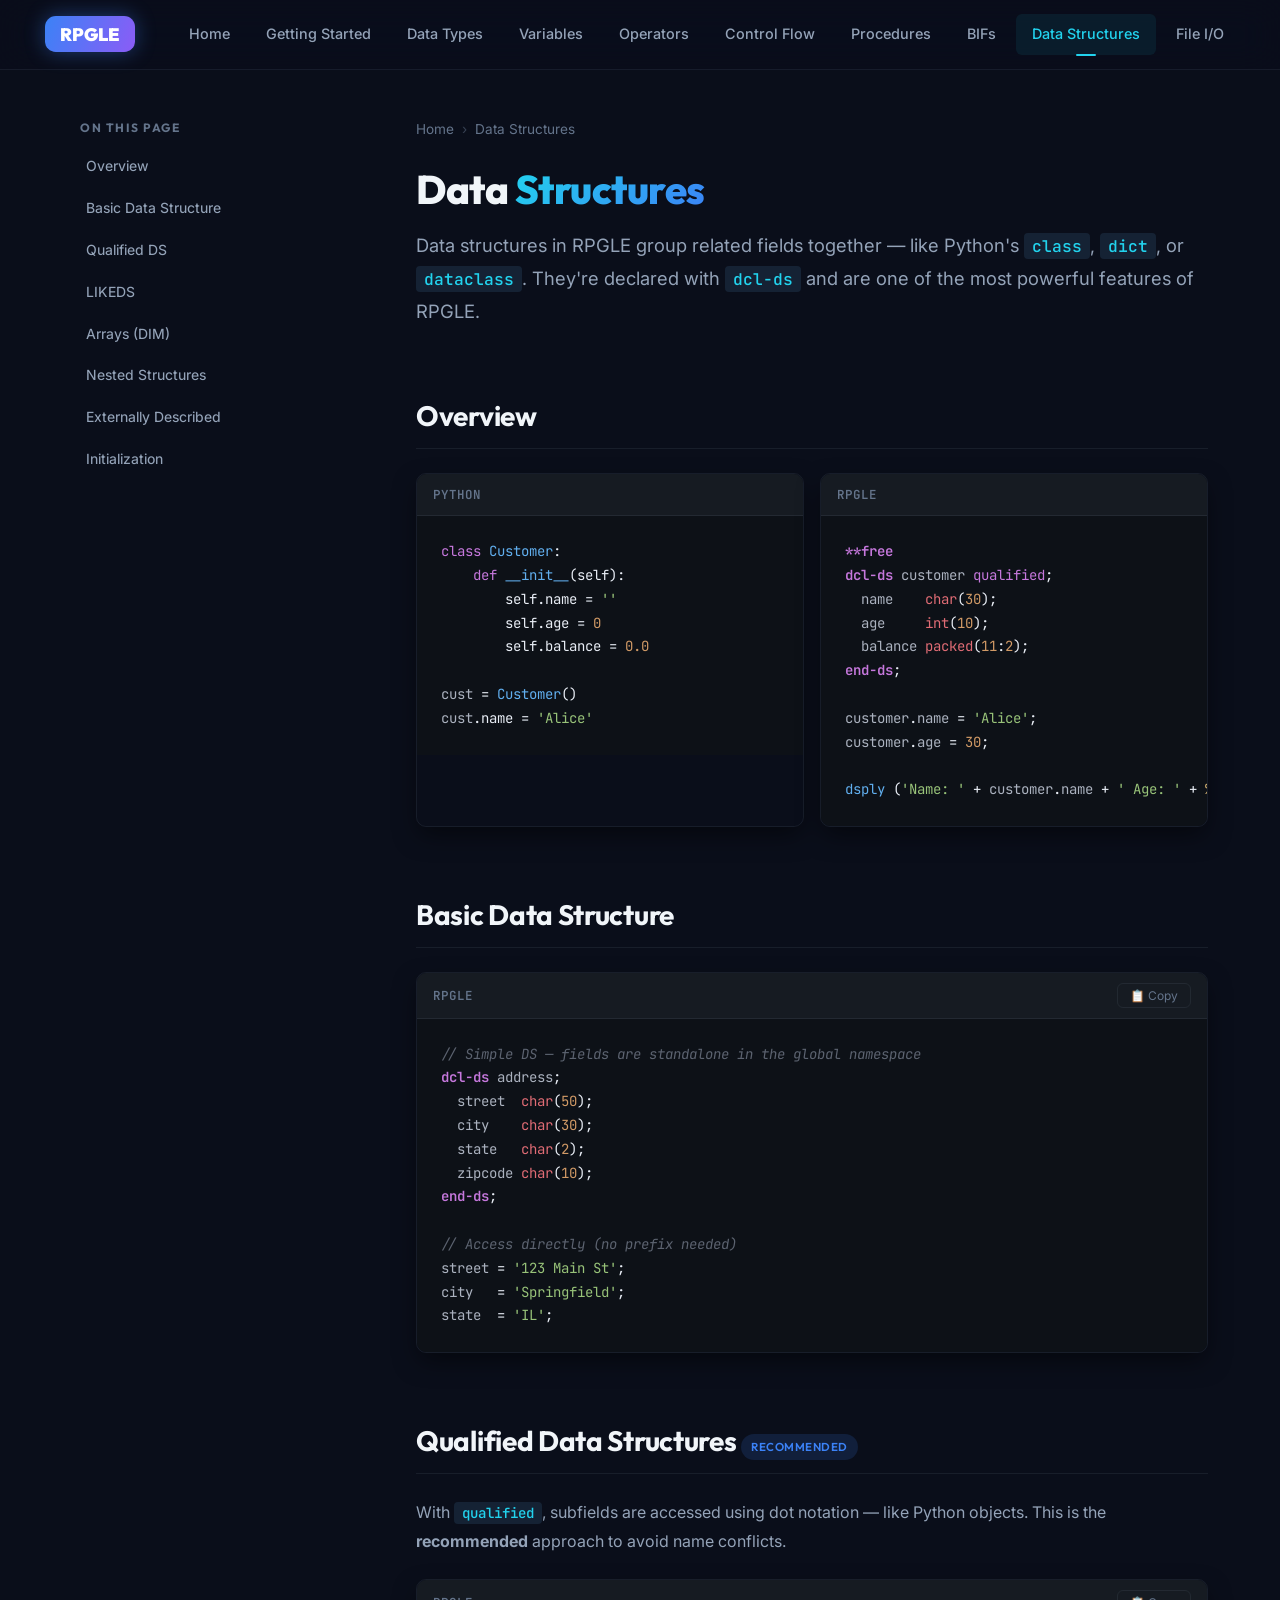
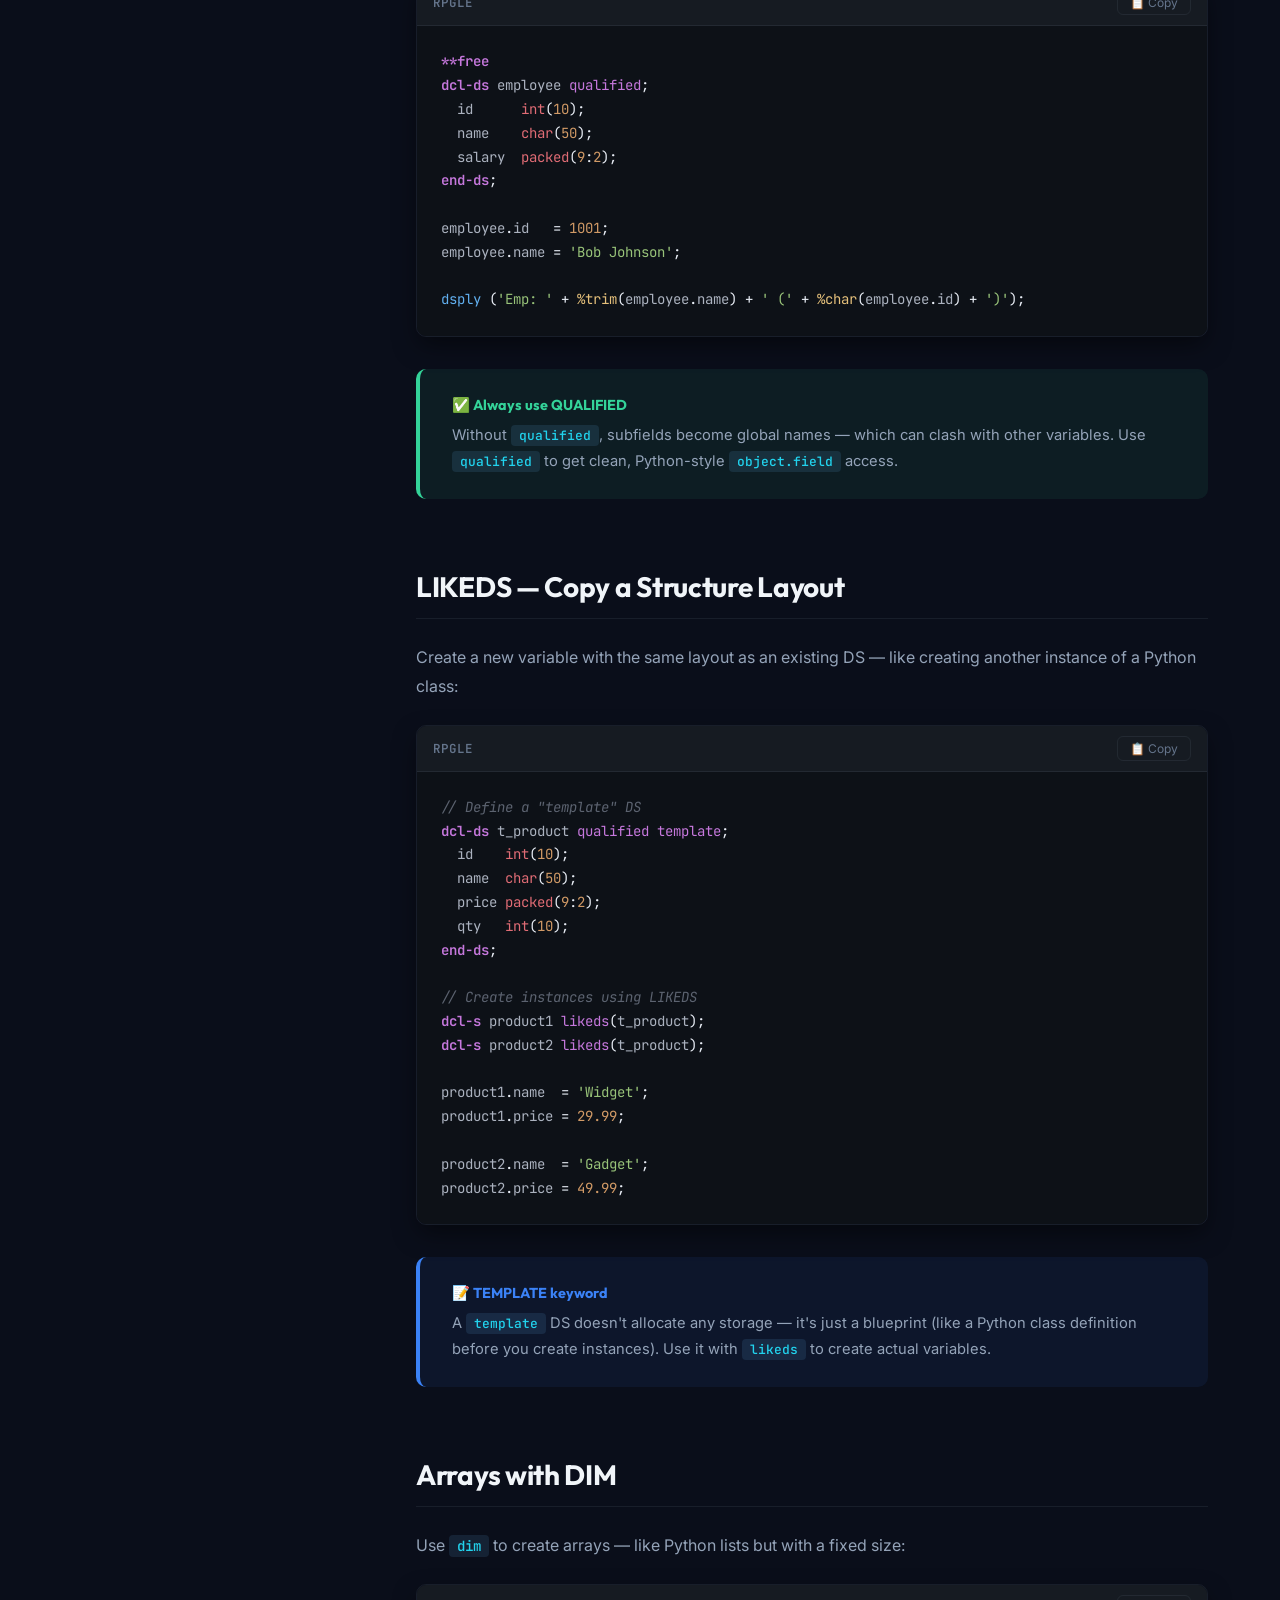
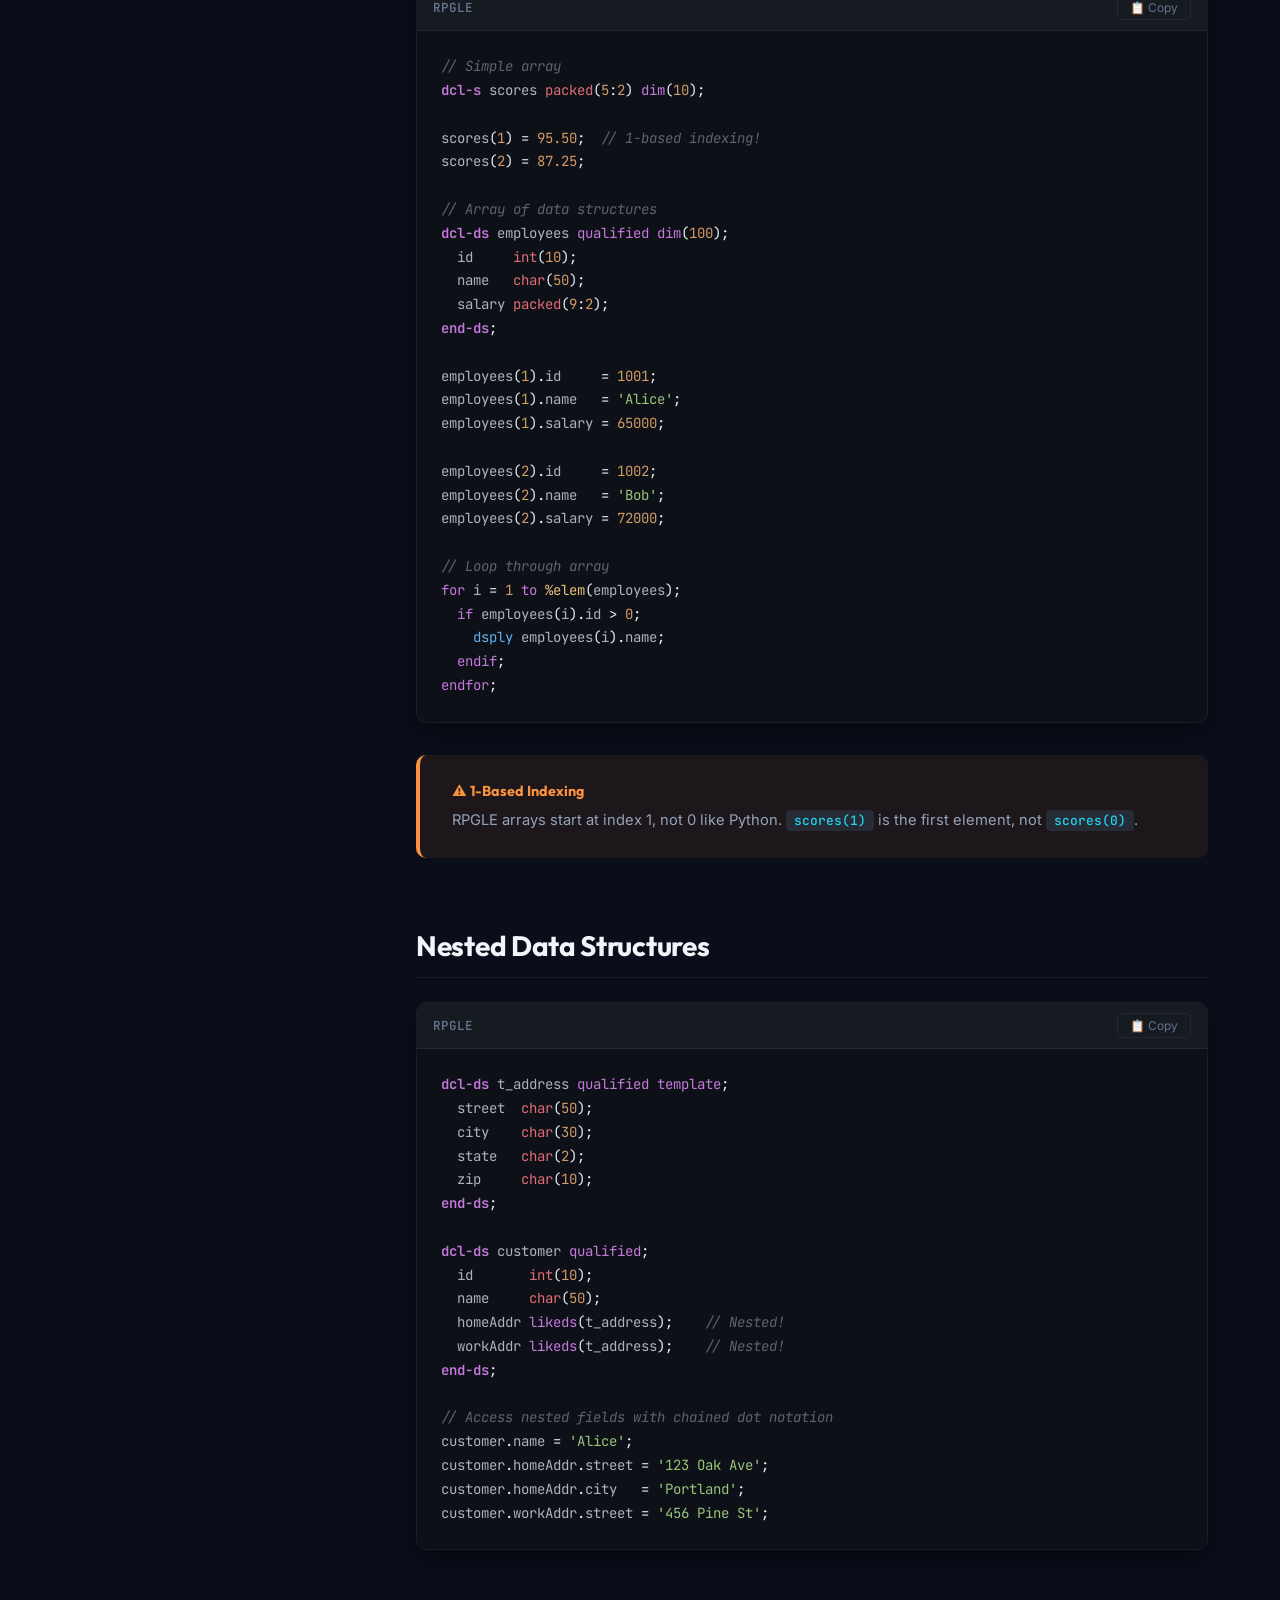
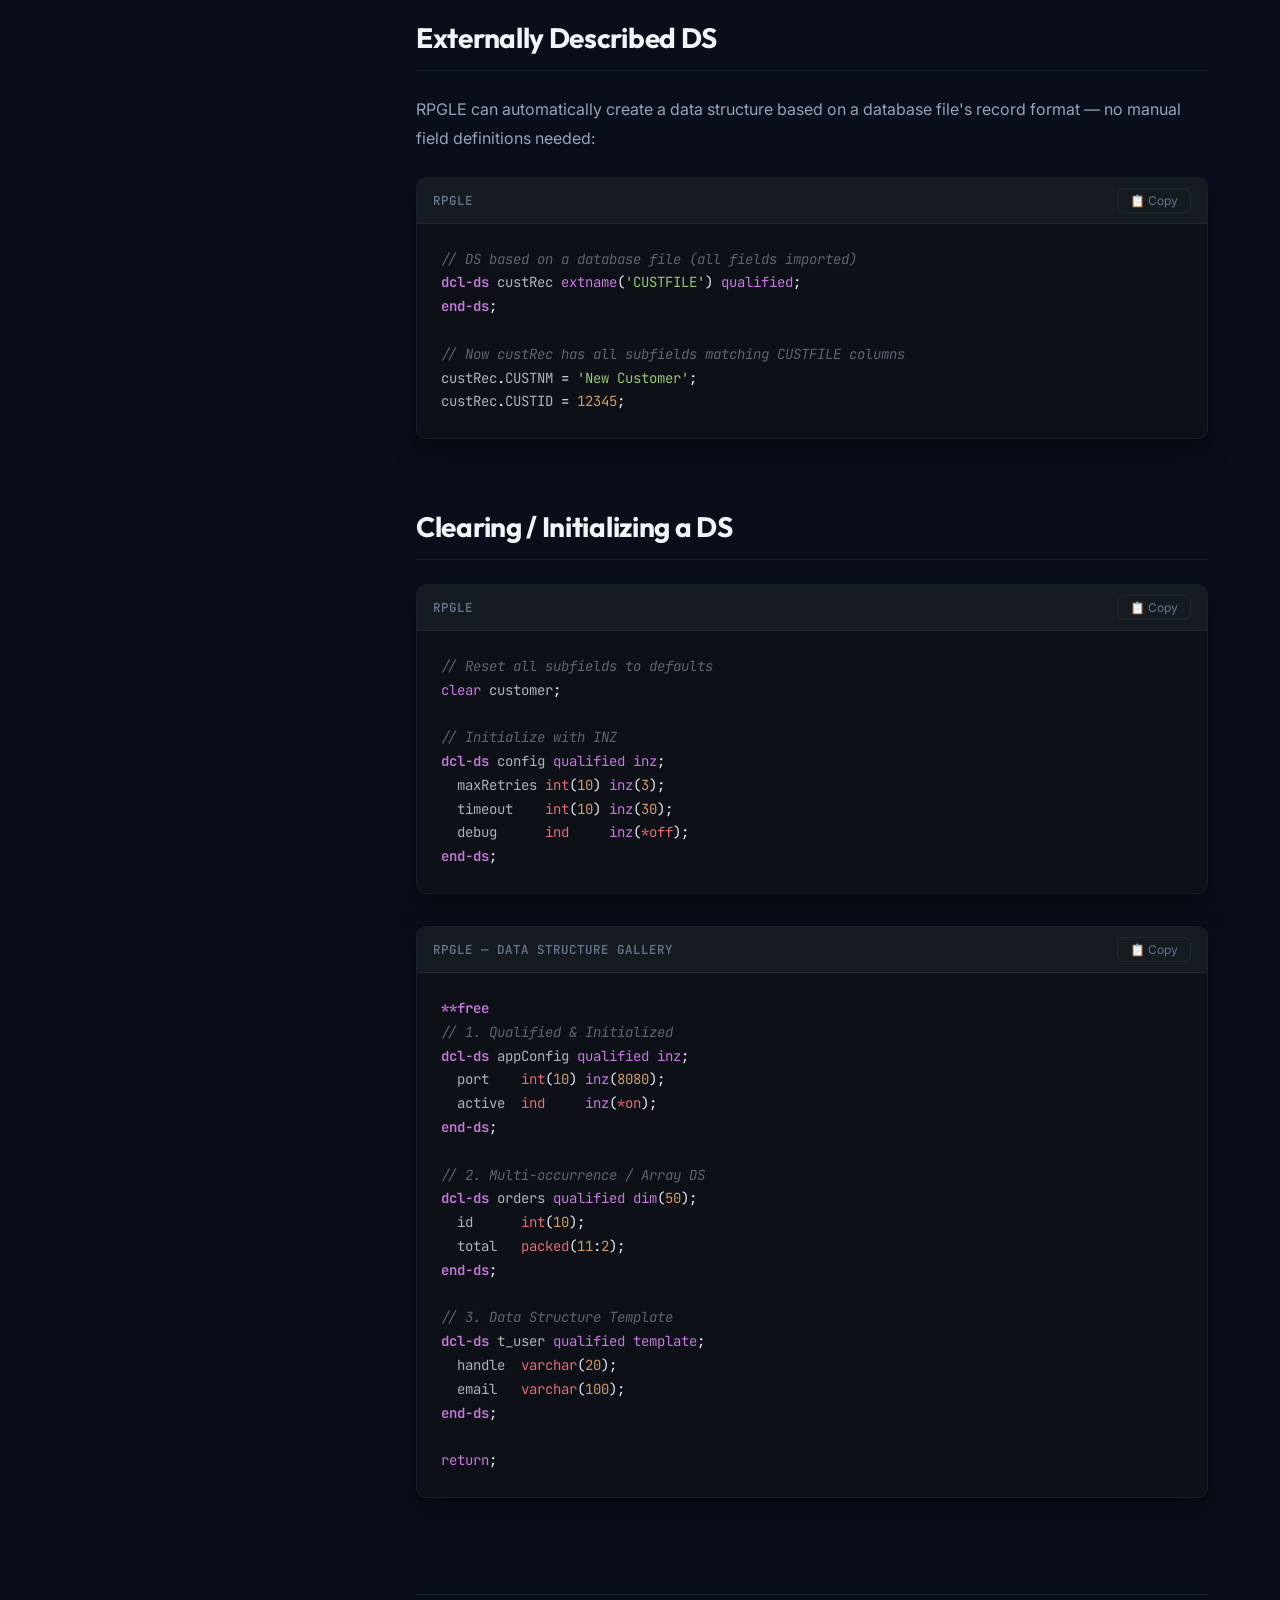
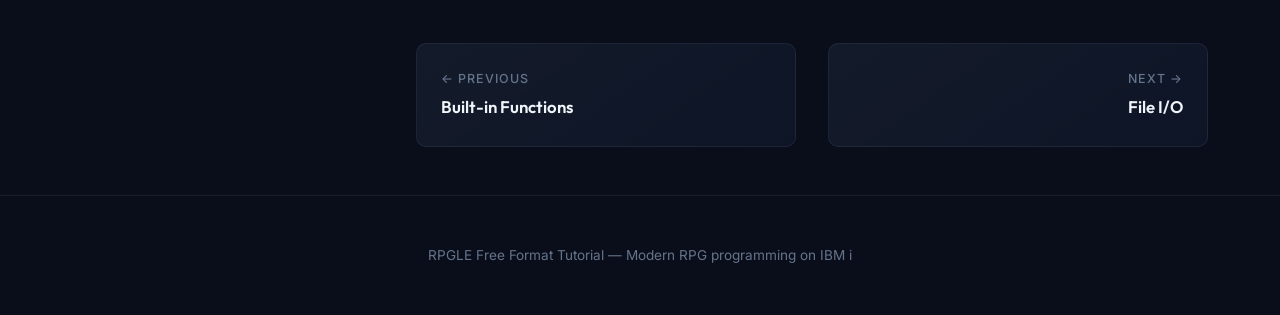
==== pages/data-structures.html @ e17cb0f4 "Initial commit: RPGLE Free Format Documentation" ====
<!DOCTYPE html>
<html lang="en">

<head>
    <meta charset="UTF-8">
    <meta name="viewport" content="width=device-width, initial-scale=1.0">
    <meta name="description"
        content="RPGLE Data Structures: DCL-DS, qualified, LIKEDS, DIM arrays, nested structures, and externally described data structures.">
    <title>Data Structures — RPGLE Free Format Tutorial</title>
    <link rel="stylesheet" href="../css/style.css">
</head>

<body>
    <header class="site-header">
        <div class="header-inner">
            <a href="../index.html" class="logo">
                <div class="logo-icon">
                    <svg viewBox="0 0 100 40" fill="none" xmlns="http://www.w3.org/2000/svg">
                        <rect width="100" height="40" rx="12" fill="url(#logo_grad)" />
                        <text x="50%" y="58%" text-anchor="middle" dominant-baseline="middle" fill="white"
                            font-family="Outfit, sans-serif" font-weight="900" font-size="20">RPGLE</text>
                        <defs>
                            <linearGradient id="logo_grad" x1="0" y1="0" x2="100" y2="40"
                                gradientUnits="userSpaceOnUse">
                                <stop stop-color="#3b82f6" />
                                <stop offset="1" stop-color="#8b5cf6" />
                            </linearGradient>
                        </defs>
                    </svg>
                </div>
            </a>
            <nav>
                <ul class="nav-links">
                    <li><a href="../index.html">Home</a></li>
                    <li><a href="getting-started.html">Getting Started</a></li>
                    <li><a href="data-types.html">Data Types</a></li>
                    <li><a href="variables.html">Variables</a></li>
                    <li><a href="operators.html">Operators</a></li>
                    <li><a href="control-structures.html">Control Flow</a></li>
                    <li><a href="procedures.html">Procedures</a></li>
                    <li><a href="built-in-functions.html">BIFs</a></li>
                    <li><a href="data-structures.html" class="active">Data Structures</a></li>
                    <li><a href="file-operations.html">File I/O</a></li>
                </ul>
            </nav>
            <button class="menu-toggle" aria-label="Toggle menu">☰</button>
        </div>
    </header>

    <main class="main-wrapper">
        <div class="page-layout">
            <aside class="sidebar">
                <div class="sidebar-section">
                    <div class="sidebar-title">On This Page</div>
                    <ul class="sidebar-links">
                        <li><a href="#overview">Overview</a></li>
                        <li><a href="#basic-ds">Basic Data Structure</a></li>
                        <li><a href="#qualified">Qualified DS</a></li>
                        <li><a href="#likeds">LIKEDS</a></li>
                        <li><a href="#dim">Arrays (DIM)</a></li>
                        <li><a href="#nested">Nested Structures</a></li>
                        <li><a href="#extname">Externally Described</a></li>
                        <li><a href="#inz">Initialization</a></li>
                    </ul>
                </div>
            </aside>

            <article class="content">
                <div class="breadcrumb"><a href="../index.html">Home</a><span class="sep">›</span><span>Data
                        Structures</span></div>
                <h1>Data <span class="gradient-text">Structures</span></h1>
                <p class="lead">Data structures in RPGLE group related fields together — like Python's
                    <code>class</code>, <code>dict</code>, or <code>dataclass</code>. They're declared with
                    <code>dcl-ds</code> and are one of the most powerful features of RPGLE.
                </p>

                <h2 id="overview">Overview</h2>
                <div class="comparison-wrapper fade-in">
                    <div class="code-block">
                        <div class="code-header"><span class="code-lang">Python</span></div>
                        <div class="code-content">
                            <pre><span class="kw">class</span> <span class="fn">Customer</span>:
    <span class="kw">def</span> <span class="fn">__init__</span>(self):
        self.name = <span class="st">''</span>
        self.age = <span class="nm">0</span>
        self.balance = <span class="nm">0.0</span>

<span class="id">cust</span> = <span class="fn">Customer</span>()
<span class="id">cust</span>.name = <span class="st">'Alice'</span></pre>
                        </div>
                    </div>
                    <div class="code-block">
                        <div class="code-header"><span class="code-lang">RPGLE</span></div>
                        <div class="code-content">
                            <pre><span class="dc">**free</span>
<span class="dc">dcl-ds</span> <span class="id host">customer</span> <span class="kw host">qualified</span>;
  <span class="id">name</span>    <span class="dt host">char</span>(<span class="nm">30</span>);
  <span class="id">age</span>     <span class="dt host">int</span>(<span class="nm">10</span>);
  <span class="id">balance</span> <span class="dt host">packed</span>(<span class="nm">11</span>:<span class="nm">2</span>);
<span class="dc">end-ds</span>;

<span class="id">customer</span>.<span class="id">name</span> = <span class="st host">'Alice'</span>;
<span class="id host">customer</span>.<span class="id">age</span> = <span class="nm">30</span>;

<span class="fn">dsply</span> (<span class="st host">'Name: '</span> + <span class="id">customer</span>.<span class="id">name</span> + <span class="st host">' Age: '</span> + <span class="bi host">%char</span>(<span class="id">customer</span>.<span class="id">age</span>));</pre>
                        </div>
                    </div>
                </div>

                <h2 id="basic-ds">Basic Data Structure</h2>
                <div class="code-block">
                    <div class="code-header"><span class="code-lang">RPGLE</span><button class="copy-btn">📋
                            Copy</button></div>
                    <div class="code-content">
                        <pre><span class="cm">// Simple DS — fields are standalone in the global namespace</span>
<span class="dc">dcl-ds</span> <span class="id">address</span>;
  <span class="id">street</span>  <span class="dt">char</span>(<span class="nm">50</span>);
  <span class="id">city</span>    <span class="dt">char</span>(<span class="nm">30</span>);
  <span class="id">state</span>   <span class="dt">char</span>(<span class="nm">2</span>);
  <span class="id">zipcode</span> <span class="dt">char</span>(<span class="nm">10</span>);
<span class="dc">end-ds</span>;

<span class="cm">// Access directly (no prefix needed)</span>
<span class="id">street</span> = <span class="st">'123 Main St'</span>;
<span class="id">city</span>   = <span class="st">'Springfield'</span>;
<span class="id">state</span>  = <span class="st">'IL'</span>;</pre>
                    </div>
                </div>

                <h2 id="qualified">Qualified Data Structures <span class="badge badge-blue">Recommended</span></h2>
                <p>With <code>qualified</code>, subfields are accessed using dot notation — like Python objects. This is
                    the <strong>recommended</strong> approach to avoid name conflicts.</p>
                <div class="code-block">
                    <div class="code-header"><span class="code-lang">RPGLE</span><button class="copy-btn">📋
                            Copy</button></div>
                    <div class="code-content">
                        <pre><span class="dc">**free</span>
<span class="dc">dcl-ds</span> <span class="id host">employee</span> <span class="kw host">qualified</span>;
  <span class="id">id</span>      <span class="dt host">int</span>(<span class="nm">10</span>);
  <span class="id">name</span>    <span class="dt host">char</span>(<span class="nm">50</span>);
  <span class="id">salary</span>  <span class="dt host">packed</span>(<span class="nm">9</span>:<span class="nm">2</span>);
<span class="dc">end-ds</span>;

<span class="id">employee</span>.<span class="id">id</span>   = <span class="nm">1001</span>;
<span class="id">employee</span>.<span class="id host">name</span> = <span class="st host">'Bob Johnson'</span>;

<span class="fn">dsply</span> (<span class="st host">'Emp: '</span> + <span class="bi host">%trim</span>(<span class="id">employee</span>.<span class="id">name</span>) + <span class="st host host">' ('</span> + <span class="bi host">%char</span>(<span class="id host">employee</span>.<span class="id">id</span>) + <span class="st host host host">')'</span>);</pre>
                    </div>
                </div>

                <div class="info-box tip">
                    <div class="box-title">✅ Always use QUALIFIED</div>
                    <p>Without <code>qualified</code>, subfields become global names — which can clash with other
                        variables. Use <code>qualified</code> to get clean, Python-style <code>object.field</code>
                        access.</p>
                </div>

                <h2 id="likeds">LIKEDS — Copy a Structure Layout</h2>
                <p>Create a new variable with the same layout as an existing DS — like creating another instance of a
                    Python class:</p>
                <div class="code-block">
                    <div class="code-header"><span class="code-lang">RPGLE</span><button class="copy-btn">📋
                            Copy</button></div>
                    <div class="code-content">
                        <pre><span class="cm">// Define a "template" DS</span>
<span class="dc">dcl-ds</span> <span class="id">t_product</span> <span class="kw">qualified</span> <span class="kw">template</span>;
  <span class="id">id</span>    <span class="dt">int</span>(<span class="nm">10</span>);
  <span class="id">name</span>  <span class="dt">char</span>(<span class="nm">50</span>);
  <span class="id">price</span> <span class="dt">packed</span>(<span class="nm">9</span>:<span class="nm">2</span>);
  <span class="id">qty</span>   <span class="dt">int</span>(<span class="nm">10</span>);
<span class="dc">end-ds</span>;

<span class="cm">// Create instances using LIKEDS</span>
<span class="dc">dcl-s</span> <span class="id">product1</span> <span class="kw">likeds</span>(<span class="id">t_product</span>);
<span class="dc">dcl-s</span> <span class="id">product2</span> <span class="kw">likeds</span>(<span class="id">t_product</span>);

<span class="id">product1</span>.<span class="id">name</span>  = <span class="st">'Widget'</span>;
<span class="id">product1</span>.<span class="id">price</span> = <span class="nm">29.99</span>;

<span class="id">product2</span>.<span class="id">name</span>  = <span class="st">'Gadget'</span>;
<span class="id">product2</span>.<span class="id">price</span> = <span class="nm">49.99</span>;</pre>
                    </div>
                </div>

                <div class="info-box note">
                    <div class="box-title">📝 TEMPLATE keyword</div>
                    <p>A <code>template</code> DS doesn't allocate any storage — it's just a blueprint (like a Python
                        class definition before you create instances). Use it with <code>likeds</code> to create actual
                        variables.</p>
                </div>

                <h2 id="dim">Arrays with DIM</h2>
                <p>Use <code>dim</code> to create arrays — like Python lists but with a fixed size:</p>
                <div class="code-block">
                    <div class="code-header"><span class="code-lang">RPGLE</span><button class="copy-btn">📋
                            Copy</button></div>
                    <div class="code-content">
                        <pre><span class="cm">// Simple array</span>
<span class="dc">dcl-s</span> <span class="id">scores</span> <span class="dt">packed</span>(<span class="nm">5</span>:<span class="nm">2</span>) <span class="kw">dim</span>(<span class="nm">10</span>);

<span class="id">scores</span>(<span class="nm">1</span>) = <span class="nm">95.50</span>;  <span class="cm">// 1-based indexing!</span>
<span class="id">scores</span>(<span class="nm">2</span>) = <span class="nm">87.25</span>;

<span class="cm">// Array of data structures</span>
<span class="dc">dcl-ds</span> <span class="id">employees</span> <span class="kw">qualified</span> <span class="kw">dim</span>(<span class="nm">100</span>);
  <span class="id">id</span>     <span class="dt">int</span>(<span class="nm">10</span>);
  <span class="id">name</span>   <span class="dt">char</span>(<span class="nm">50</span>);
  <span class="id">salary</span> <span class="dt">packed</span>(<span class="nm">9</span>:<span class="nm">2</span>);
<span class="dc">end-ds</span>;

<span class="id">employees</span>(<span class="nm">1</span>).<span class="id">id</span>     = <span class="nm">1001</span>;
<span class="id">employees</span>(<span class="nm">1</span>).<span class="id">name</span>   = <span class="st">'Alice'</span>;
<span class="id">employees</span>(<span class="nm">1</span>).<span class="id">salary</span> = <span class="nm">65000</span>;

<span class="id">employees</span>(<span class="nm">2</span>).<span class="id">id</span>     = <span class="nm">1002</span>;
<span class="id">employees</span>(<span class="nm">2</span>).<span class="id">name</span>   = <span class="st">'Bob'</span>;
<span class="id">employees</span>(<span class="nm">2</span>).<span class="id">salary</span> = <span class="nm">72000</span>;

<span class="cm">// Loop through array</span>
<span class="kw">for</span> <span class="id">i</span> = <span class="nm">1</span> <span class="kw">to</span> <span class="bi">%elem</span>(<span class="id">employees</span>);
  <span class="kw">if</span> <span class="id">employees</span>(<span class="id">i</span>).<span class="id">id</span> > <span class="nm">0</span>;
    <span class="fn">dsply</span> <span class="id">employees</span>(<span class="id">i</span>).<span class="id">name</span>;
  <span class="kw">endif</span>;
<span class="kw">endfor</span>;</pre>
                    </div>
                </div>

                <div class="info-box warning">
                    <div class="box-title">⚠️ 1-Based Indexing</div>
                    <p>RPGLE arrays start at index 1, not 0 like Python. <code>scores(1)</code> is the first element,
                        not <code>scores(0)</code>.</p>
                </div>

                <h2 id="nested">Nested Data Structures</h2>
                <div class="code-block">
                    <div class="code-header"><span class="code-lang">RPGLE</span><button class="copy-btn">📋
                            Copy</button></div>
                    <div class="code-content">
                        <pre><span class="dc">dcl-ds</span> <span class="id">t_address</span> <span class="kw">qualified</span> <span class="kw">template</span>;
  <span class="id">street</span>  <span class="dt">char</span>(<span class="nm">50</span>);
  <span class="id">city</span>    <span class="dt">char</span>(<span class="nm">30</span>);
  <span class="id">state</span>   <span class="dt">char</span>(<span class="nm">2</span>);
  <span class="id">zip</span>     <span class="dt">char</span>(<span class="nm">10</span>);
<span class="dc">end-ds</span>;

<span class="dc">dcl-ds</span> <span class="id">customer</span> <span class="kw">qualified</span>;
  <span class="id">id</span>       <span class="dt">int</span>(<span class="nm">10</span>);
  <span class="id">name</span>     <span class="dt">char</span>(<span class="nm">50</span>);
  <span class="id">homeAddr</span> <span class="kw">likeds</span>(<span class="id">t_address</span>);    <span class="cm">// Nested!</span>
  <span class="id">workAddr</span> <span class="kw">likeds</span>(<span class="id">t_address</span>);    <span class="cm">// Nested!</span>
<span class="dc">end-ds</span>;

<span class="cm">// Access nested fields with chained dot notation</span>
<span class="id">customer</span>.<span class="id">name</span> = <span class="st">'Alice'</span>;
<span class="id">customer</span>.<span class="id">homeAddr</span>.<span class="id">street</span> = <span class="st">'123 Oak Ave'</span>;
<span class="id">customer</span>.<span class="id">homeAddr</span>.<span class="id">city</span>   = <span class="st">'Portland'</span>;
<span class="id">customer</span>.<span class="id">workAddr</span>.<span class="id">street</span> = <span class="st">'456 Pine St'</span>;</pre>
                    </div>
                </div>

                <h2 id="extname">Externally Described DS</h2>
                <p>RPGLE can automatically create a data structure based on a database file's record format — no manual
                    field definitions needed:</p>
                <div class="code-block">
                    <div class="code-header"><span class="code-lang">RPGLE</span><button class="copy-btn">📋
                            Copy</button></div>
                    <div class="code-content">
                        <pre><span class="cm">// DS based on a database file (all fields imported)</span>
<span class="dc">dcl-ds</span> <span class="id">custRec</span> <span class="kw">extname</span>(<span class="st">'CUSTFILE'</span>) <span class="kw">qualified</span>;
<span class="dc">end-ds</span>;

<span class="cm">// Now custRec has all subfields matching CUSTFILE columns</span>
<span class="id">custRec</span>.<span class="id">CUSTNM</span> = <span class="st">'New Customer'</span>;
<span class="id">custRec</span>.<span class="id">CUSTID</span> = <span class="nm">12345</span>;</pre>
                    </div>
                </div>

                <h2 id="inz">Clearing / Initializing a DS</h2>
                <div class="code-block">
                    <div class="code-header"><span class="code-lang">RPGLE</span><button class="copy-btn">📋
                            Copy</button></div>
                    <div class="code-content">
                        <pre><span class="cm">// Reset all subfields to defaults</span>
<span class="kw">clear</span> <span class="id">customer</span>;

<span class="cm">// Initialize with INZ</span>
<span class="dc">dcl-ds</span> <span class="id">config</span> <span class="kw">qualified</span> <span class="kw">inz</span>;
  <span class="id">maxRetries</span> <span class="dt">int</span>(<span class="nm">10</span>) <span class="kw">inz</span>(<span class="nm">3</span>);
  <span class="id">timeout</span>    <span class="dt">int</span>(<span class="nm">10</span>) <span class="kw">inz</span>(<span class="nm">30</span>);
  <span class="id">debug</span>      <span class="dt">ind</span>     <span class="kw">inz</span>(<span class="sp">*off</span>);
<span class="dc">end-ds</span>;</pre>
                    </div>
                </div>

                <div class="code-block">
                    <div class="code-header"><span class="code-lang">RPGLE — Data Structure Gallery</span><button
                            class="copy-btn">📋
                            Copy</button></div>
                    <div class="code-content">
                        <pre><span class="dc">**free</span>
<span class="cm">// 1. Qualified & Initialized</span>
<span class="dc">dcl-ds</span> <span class="id">appConfig</span> <span class="kw">qualified</span> <span class="kw">inz</span>;
  <span class="id">port</span>    <span class="dt">int</span>(<span class="nm">10</span>) <span class="kw">inz</span>(<span class="nm">8080</span>);
  <span class="id">active</span>  <span class="dt host">ind</span>     <span class="kw host">inz</span>(<span class="sp host">*on</span>);
<span class="dc host host host host">end-ds</span>;

<span class="cm host host host host host host">// 2. Multi-occurrence / Array DS</span>
<span class="dc host host host host host host host host">dcl-ds</span> <span class="id host host host host host host host host host host">orders</span> <span class="kw host host host host host host host host host host host host">qualified</span> <span class="kw host host host host host host host host host host host host host host">dim</span>(<span class="nm host">50</span>);
  <span class="id host host host host host host host host host host host host host host host host">id</span>      <span class="dt host host host host host host host host host host host host host host host host host host">int</span>(<span class="nm host">10</span>);
  <span class="id host host host host host host host host host host host host host host host host host host host host">total</span>   <span class="dt host host host host host host host host host host host host host host host host host host host host host host">packed</span>(<span class="nm host">11</span>:<span class="nm host">2</span>);
<span class="dc host host host host host host host host host host host host host host host host host host host host host host host host">end-ds</span>;

<span class="cm host host host host host host host host host host host host host host host host host host host host host host host host host host">// 3. Data Structure Template</span>
<span class="dc host host host host host host host host host host host host host host host host host host host host host host host host host host host host">dcl-ds</span> <span class="id host host host host host host host host host host host host host host host host host host host host host host host host host host host host host host">t_user</span> <span class="kw host host host host host host host host host host host host host host host host host host host host host host host host host host host host host host host host">qualified</span> <span class="kw host host host host host host host host host host host host host host host host host host host host host host host host host host host host host host host host host host">template</span>;
  <span class="id host host host host host host host host host host host host host host host host host host host host host host host host host host host host host host host host host host host host">handle</span>  <span class="dt host host host host host host host host host host host host host host host host host host host host host host host host host host host host host host host host host host host host host host">varchar</span>(<span class="nm host">20</span>);
  <span class="id host host host host host host host host host host host host host host host host host host host host host host host host host host host host host host host host host host host host host host host host">email</span>   <span class="dt host host host host host host host host host host host host host host host host host host host host host host host host host host host host host host host host host host host host host host host host host host">varchar</span>(<span class="nm">100</span>);
<span class="dc host host host host host host host host host host host host host host host host host host host host host host host host host host host host host host host host host host host host host host host host host host host host">end-ds</span>;

<span class="kw host host host host host host host host host host host host host host host host host host host host host host host host host host host host host host host host host host host host host host host host host host host host host host">return</span>;</pre>
                    </div>
                </div>

                <div class="chapter-nav">
                    <a href="built-in-functions.html" class="chapter-link prev"><span class="label">←
                            Previous</span><span class="title">Built-in Functions</span></a>
                    <a href="file-operations.html" class="chapter-link next"><span class="label">Next →</span><span
                            class="title">File I/O</span></a>
                </div>
            </article>
        </div>
    </main>
    <footer class="site-footer">
        <div class="footer-inner">
            <p>RPGLE Free Format Tutorial — Modern RPG programming on IBM i</p>
        </div>
    </footer>
    <button class="back-to-top" aria-label="Back to top">↑</button>
    <script src="../js/main.js"></script>
</body>

</html>
---- css/style.css ----
/* ============================================
   RPGLE Free Format Tutorial - Design System
   ============================================ */

/* === Google Fonts === */
@import url('https://fonts.googleapis.com/css2?family=Inter:wght@300;400;500;600;700;800;900&family=JetBrains+Mono:wght@400;500;600;700&family=Outfit:wght@300;400;500;600;700;800&display=swap');

/* === CSS Custom Properties (Design Tokens) === */
:root {
    /* Color Palette */
    --bg-primary: #0a0e1a;
    --bg-secondary: #111827;
    --bg-tertiary: #1a2035;
    --bg-card: #151c2e;
    --bg-card-hover: #1c2540;
    --bg-code: #0d1117;
    --bg-code-header: #161b22;
    --bg-inline-code: rgba(99, 179, 237, 0.12);

    --text-primary: #e8edf5;
    --text-secondary: #94a3b8;
    --text-tertiary: #64748b;
    --text-accent: #38bdf8;
    --text-heading: #f1f5f9;

    --accent-cyan: #22d3ee;
    --accent-blue: #3b82f6;
    --accent-purple: #a78bfa;
    --accent-pink: #f472b6;
    --accent-green: #34d399;
    --accent-orange: #fb923c;
    --accent-yellow: #fbbf24;
    --accent-red: #f87171;

    --gradient-primary: linear-gradient(135deg, #3b82f6, #8b5cf6);
    --gradient-secondary: linear-gradient(135deg, #22d3ee, #3b82f6);
    --gradient-accent: linear-gradient(135deg, #a78bfa, #f472b6);
    --gradient-hero: linear-gradient(160deg, #0a0e1a 0%, #111827 40%, #1a1040 70%, #0a0e1a 100%);
    --gradient-card: linear-gradient(145deg, rgba(30, 41, 59, 0.5), rgba(15, 23, 42, 0.8));

    --border-color: rgba(148, 163, 184, 0.1);
    --border-active: rgba(59, 130, 246, 0.5);

    --shadow-sm: 0 1px 2px rgba(0, 0, 0, 0.3);
    --shadow-md: 0 4px 6px -1px rgba(0, 0, 0, 0.4);
    --shadow-lg: 0 10px 25px -3px rgba(0, 0, 0, 0.5);
    --shadow-xl: 0 25px 50px -12px rgba(0, 0, 0, 0.6);
    --shadow-glow: 0 0 40px rgba(59, 130, 246, 0.15);
    --shadow-glow-cyan: 0 0 40px rgba(34, 211, 238, 0.1);

    /* Typography */
    --font-sans: 'Inter', -apple-system, BlinkMacSystemFont, 'Segoe UI', sans-serif;
    --font-heading: 'Outfit', 'Inter', sans-serif;
    --font-mono: 'JetBrains Mono', 'Fira Code', 'Consolas', monospace;

    /* Spacing */
    --space-xs: 0.25rem;
    --space-sm: 0.5rem;
    --space-md: 1rem;
    --space-lg: 1.5rem;
    --space-xl: 2rem;
    --space-2xl: 3rem;
    --space-3xl: 4rem;
    --space-4xl: 6rem;

    /* Radius */
    --radius-sm: 6px;
    --radius-md: 10px;
    --radius-lg: 16px;
    --radius-xl: 24px;
    --radius-full: 9999px;

    /* Transitions */
    --transition-fast: 150ms ease;
    --transition-base: 250ms ease;
    --transition-slow: 400ms ease;
    --transition-spring: 500ms cubic-bezier(0.34, 1.56, 0.64, 1);

    /* Layout */
    --max-width: 1200px;
    --sidebar-width: 280px;
    --header-height: 70px;
}

/* === Reset & Base === */
*,
*::before,
*::after {
    margin: 0;
    padding: 0;
    box-sizing: border-box;
}

html {
    scroll-behavior: smooth;
    scroll-padding-top: calc(var(--header-height) + 20px);
}

body {
    font-family: var(--font-sans);
    background: var(--bg-primary);
    color: var(--text-primary);
    line-height: 1.7;
    font-size: 16px;
    -webkit-font-smoothing: antialiased;
    -moz-osx-font-smoothing: grayscale;
    overflow-x: hidden;
}

a {
    color: var(--accent-cyan);
    text-decoration: none;
    transition: color var(--transition-fast);
}

a:hover {
    color: var(--accent-blue);
}

img {
    max-width: 100%;
    height: auto;
}

/* === Scrollbar === */
::-webkit-scrollbar {
    width: 8px;
    height: 8px;
}

::-webkit-scrollbar-track {
    background: var(--bg-primary);
}

::-webkit-scrollbar-thumb {
    background: var(--bg-tertiary);
    border-radius: var(--radius-full);
}

::-webkit-scrollbar-thumb:hover {
    background: var(--text-tertiary);
}

/* === Selection === */
::selection {
    background: rgba(59, 130, 246, 0.3);
    color: var(--text-primary);
}

/* === Header / Navigation === */
.site-header {
    position: fixed;
    top: 0;
    left: 0;
    right: 0;
    height: var(--header-height);
    background: rgba(10, 14, 26, 0.85);
    backdrop-filter: blur(20px) saturate(180%);
    -webkit-backdrop-filter: blur(20px) saturate(180%);
    border-bottom: 1px solid var(--border-color);
    z-index: 1000;
    display: flex;
    align-items: center;
    justify-content: center;
    padding: 0 var(--space-xl);
}

.header-inner {
    display: flex;
    align-items: center;
    justify-content: space-between;
    width: 100%;
    max-width: var(--max-width);
}

.logo {
    display: flex;
    align-items: center;
    text-decoration: none;
    transition: transform var(--transition-base);
}

.logo:hover {
    transform: scale(1.05);
}

.logo .logo-icon {
    width: 100px;
    height: 36px;
    display: flex;
    align-items: center;
    justify-content: center;
    position: relative;
    transition: all var(--transition-spring);
}

.logo:hover .logo-icon {
    transform: translateY(-2px);
}

.logo .logo-icon svg {
    width: 100%;
    height: 100%;
    filter: drop-shadow(0 0 10px rgba(59, 130, 246, 0.4));
}

.logo span {
    letter-spacing: -0.5px;
}

.logo span.highlight {
    background: var(--gradient-secondary);
    -webkit-background-clip: text;
    -webkit-text-fill-color: transparent;
    background-clip: text;
    font-weight: 900;
}

.nav-links {
    display: flex;
    align-items: center;
    gap: var(--space-xs);
    list-style: none;
}

.nav-links a {
    display: flex;
    align-items: center;
    gap: 6px;
    padding: 8px 16px;
    border-radius: var(--radius-sm);
    color: var(--text-secondary);
    font-size: 0.9rem;
    font-weight: 500;
    transition: all var(--transition-base);
    position: relative;
}

.nav-links a:hover {
    color: var(--text-primary);
    background: rgba(255, 255, 255, 0.05);
}

.nav-links a.active {
    color: var(--accent-cyan);
    background: rgba(34, 211, 238, 0.08);
}

.nav-links a.active::after {
    content: '';
    position: absolute;
    bottom: -1px;
    left: 50%;
    transform: translateX(-50%);
    width: 20px;
    height: 2px;
    background: var(--accent-cyan);
    border-radius: var(--radius-full);
}

/* Mobile Menu Toggle */
.menu-toggle {
    display: none;
    background: none;
    border: none;
    color: var(--text-secondary);
    font-size: 1.5rem;
    cursor: pointer;
    padding: 8px;
}

/* === Main Layout === */
.main-wrapper {
    margin-top: var(--header-height);
    min-height: calc(100vh - var(--header-height));
}

/* === Page Content with Sidebar === */
.page-layout {
    display: flex;
    max-width: var(--max-width);
    margin: 0 auto;
    padding: var(--space-2xl) var(--space-xl);
    gap: var(--space-3xl);
}

/* === Sidebar Navigation === */
.sidebar {
    position: sticky;
    top: calc(var(--header-height) + 24px);
    width: var(--sidebar-width);
    flex-shrink: 0;
    max-height: calc(100vh - var(--header-height) - 48px);
    overflow-y: auto;
    padding-right: var(--space-md);
}

.sidebar::-webkit-scrollbar {
    width: 3px;
}

.sidebar-section {
    margin-bottom: var(--space-xl);
}

.sidebar-title {
    font-family: var(--font-heading);
    font-size: 0.75rem;
    font-weight: 700;
    text-transform: uppercase;
    letter-spacing: 1.5px;
    color: var(--text-tertiary);
    margin-bottom: var(--space-sm);
    padding-left: var(--space-sm);
}

.sidebar-links {
    list-style: none;
    display: flex;
    flex-direction: column;
    gap: 2px;
}

.sidebar-links a {
    display: block;
    padding: 8px 12px;
    border-radius: var(--radius-sm);
    color: var(--text-secondary);
    font-size: 0.875rem;
    font-weight: 450;
    transition: all var(--transition-fast);
    border-left: 2px solid transparent;
}

.sidebar-links a:hover {
    color: var(--text-primary);
    background: rgba(255, 255, 255, 0.03);
    border-left-color: var(--border-active);
}

.sidebar-links a.active {
    color: var(--accent-cyan);
    background: rgba(34, 211, 238, 0.06);
    border-left-color: var(--accent-cyan);
    font-weight: 500;
}

.sidebar-links .sub-link {
    padding-left: 28px;
    font-size: 0.82rem;
}

/* === Content Area === */
.content {
    flex: 1;
    min-width: 0;
    max-width: 820px;
}

/* === Typography === */
.content h1 {
    font-family: var(--font-heading);
    font-size: 2.5rem;
    font-weight: 800;
    color: var(--text-heading);
    line-height: 1.2;
    margin-bottom: var(--space-md);
    letter-spacing: -0.5px;
}

.content h1 .gradient-text {
    background: var(--gradient-secondary);
    -webkit-background-clip: text;
    -webkit-text-fill-color: transparent;
    background-clip: text;
}

.content h2 {
    font-family: var(--font-heading);
    font-size: 1.75rem;
    font-weight: 700;
    color: var(--text-heading);
    margin-top: var(--space-3xl);
    margin-bottom: var(--space-lg);
    padding-bottom: var(--space-sm);
    border-bottom: 1px solid var(--border-color);
    letter-spacing: -0.3px;
}

.content h3 {
    font-family: var(--font-heading);
    font-size: 1.3rem;
    font-weight: 600;
    color: var(--text-heading);
    margin-top: var(--space-2xl);
    margin-bottom: var(--space-md);
}

.content h4 {
    font-family: var(--font-heading);
    font-size: 1.1rem;
    font-weight: 600;
    color: var(--text-heading);
    margin-top: var(--space-xl);
    margin-bottom: var(--space-sm);
}

.content p {
    color: var(--text-secondary);
    margin-bottom: var(--space-lg);
    font-size: 1rem;
    line-height: 1.8;
}

.content .lead {
    font-size: 1.15rem;
    color: var(--text-secondary);
    line-height: 1.8;
    margin-bottom: var(--space-2xl);
}

.content ul,
.content ol {
    margin-bottom: var(--space-lg);
    padding-left: var(--space-xl);
    color: var(--text-secondary);
}

.content li {
    margin-bottom: var(--space-sm);
    line-height: 1.7;
}

.content li::marker {
    color: var(--accent-cyan);
}

/* === Code Blocks === */
.code-block {
    margin: var(--space-lg) 0 var(--space-xl);
    border-radius: var(--radius-md);
    overflow: hidden;
    border: 1px solid var(--border-color);
    box-shadow: var(--shadow-lg);
}

.code-header {
    display: flex;
    align-items: center;
    justify-content: space-between;
    background: var(--bg-code-header);
    padding: 10px 16px;
    border-bottom: 1px solid var(--border-color);
}

.code-header .code-lang {
    font-family: var(--font-mono);
    font-size: 0.78rem;
    font-weight: 600;
    color: var(--text-tertiary);
    text-transform: uppercase;
    letter-spacing: 1px;
}

.code-header .code-filename {
    font-family: var(--font-mono);
    font-size: 0.82rem;
    color: var(--text-secondary);
}

.code-header .copy-btn {
    background: none;
    border: 1px solid var(--border-color);
    color: var(--text-tertiary);
    padding: 4px 12px;
    border-radius: var(--radius-sm);
    font-family: var(--font-sans);
    font-size: 0.75rem;
    cursor: pointer;
    transition: all var(--transition-fast);
    display: flex;
    align-items: center;
    gap: 4px;
}

.code-header .copy-btn:hover {
    color: var(--text-primary);
    border-color: var(--text-tertiary);
    background: rgba(255, 255, 255, 0.05);
}

.code-header .copy-btn.copied {
    color: var(--accent-green);
    border-color: var(--accent-green);
}

.code-content {
    background: var(--bg-code);
    padding: var(--space-lg);
    overflow-x: auto;
}

.code-content pre {
    margin: 0;
    font-family: var(--font-mono);
    font-size: 0.875rem;
    line-height: 1.7;
    color: var(--text-primary);
    tab-size: 2;
}

.code-content .line-numbers {
    user-select: none;
    color: var(--text-tertiary);
    margin-right: var(--space-lg);
    text-align: right;
}

/* Inline code */
code:not(pre code) {
    font-family: var(--font-mono);
    font-size: 0.88em;
    background: var(--bg-inline-code);
    color: var(--accent-cyan);
    padding: 2px 8px;
    border-radius: 4px;
    font-weight: 500;
}

/* Syntax Highlighting */
.kw {
    color: #c678dd;
}

/* Keywords */
.bi {
    color: #e5c07b;
}

/* Built-in functions */
.st {
    color: #98c379;
}

/* Strings */
.cm {
    color: #5c6370;
    font-style: italic;
}

/* Comments */
.dt {
    color: #e06c75;
}

/* Data types */
.nm {
    color: #d19a66;
}

/* Numbers */
.op {
    color: #56b6c2;
}

/* Operators */
.fn {
    color: #61afef;
}

/* Function names */
.dc {
    color: #c678dd;
    font-weight: 600;
}

/* Declarations */
.id {
    color: #abb2bf;
}

/* Identifiers */
.sp {
    color: #e06c75;
}

/* Special values */

/* === Info/Note/Warning Boxes === */
.info-box {
    padding: var(--space-lg) var(--space-xl);
    border-radius: var(--radius-md);
    margin: var(--space-lg) 0 var(--space-xl);
    border-left: 4px solid;
    position: relative;
}

.info-box .box-title {
    font-family: var(--font-heading);
    font-weight: 700;
    font-size: 0.9rem;
    margin-bottom: var(--space-xs);
    display: flex;
    align-items: center;
    gap: var(--space-sm);
}

.info-box p {
    margin-bottom: 0;
    font-size: 0.92rem;
}

.info-box.note {
    background: rgba(59, 130, 246, 0.08);
    border-color: var(--accent-blue);
}

.info-box.note .box-title {
    color: var(--accent-blue);
}

.info-box.tip {
    background: rgba(52, 211, 153, 0.08);
    border-color: var(--accent-green);
}

.info-box.tip .box-title {
    color: var(--accent-green);
}

.info-box.warning {
    background: rgba(251, 146, 60, 0.08);
    border-color: var(--accent-orange);
}

.info-box.warning .box-title {
    color: var(--accent-orange);
}

.info-box.important {
    background: rgba(248, 113, 113, 0.08);
    border-color: var(--accent-red);
}

.info-box.important .box-title {
    color: var(--accent-red);
}

/* === Comparison Table === */
.comparison-table {
    width: 100%;
    border-collapse: separate;
    border-spacing: 0;
    margin: var(--space-lg) 0 var(--space-xl);
    border-radius: var(--radius-md);
    overflow: hidden;
    border: 1px solid var(--border-color);
}

.comparison-table thead th {
    background: var(--bg-code-header);
    padding: 14px 18px;
    text-align: left;
    font-family: var(--font-heading);
    font-weight: 600;
    font-size: 0.9rem;
    color: var(--text-heading);
    border-bottom: 1px solid var(--border-color);
}

.comparison-table tbody td {
    padding: 12px 18px;
    border-bottom: 1px solid var(--border-color);
    font-size: 0.9rem;
    color: var(--text-secondary);
    vertical-align: top;
}

.comparison-table tbody tr:last-child td {
    border-bottom: none;
}

.comparison-table tbody tr:hover {
    background: rgba(255, 255, 255, 0.02);
}

.comparison-table code {
    font-size: 0.84rem;
}

/* === Cards Grid (Home Page) === */
.cards-grid {
    display: grid;
    grid-template-columns: repeat(auto-fill, minmax(280px, 1fr));
    gap: var(--space-lg);
    margin: var(--space-2xl) 0;
}

.topic-card {
    background: var(--gradient-card);
    border: 1px solid var(--border-color);
    border-radius: var(--radius-lg);
    padding: var(--space-xl);
    transition: all var(--transition-base);
    cursor: pointer;
    text-decoration: none;
    display: flex;
    flex-direction: column;
    position: relative;
    overflow: hidden;
}

.topic-card::before {
    content: '';
    position: absolute;
    top: 0;
    left: 0;
    right: 0;
    height: 3px;
    background: var(--gradient-primary);
    transform: scaleX(0);
    transform-origin: left;
    transition: transform var(--transition-base);
}

.topic-card:hover {
    border-color: var(--border-active);
    transform: translateY(-4px);
    box-shadow: var(--shadow-glow);
}

.topic-card:hover::before {
    transform: scaleX(1);
}

.topic-card .card-icon {
    width: 48px;
    height: 48px;
    border-radius: var(--radius-md);
    display: flex;
    align-items: center;
    justify-content: center;
    font-size: 1.5rem;
    margin-bottom: var(--space-md);
    background: rgba(59, 130, 246, 0.1);
    color: var(--accent-blue);
}

.topic-card .card-number {
    position: absolute;
    top: 16px;
    right: 16px;
    font-family: var(--font-heading);
    font-size: 0.75rem;
    font-weight: 700;
    color: var(--text-tertiary);
    background: rgba(255, 255, 255, 0.05);
    padding: 2px 10px;
    border-radius: var(--radius-full);
}

.topic-card h3 {
    font-family: var(--font-heading);
    font-size: 1.15rem;
    font-weight: 600;
    color: var(--text-heading);
    margin-bottom: var(--space-sm);
    margin-top: 0;
}

.topic-card p {
    font-size: 0.88rem;
    color: var(--text-tertiary);
    line-height: 1.6;
    flex: 1;
    margin-bottom: 0;
}

.topic-card .card-arrow {
    margin-top: var(--space-md);
    color: var(--accent-cyan);
    font-size: 0.85rem;
    font-weight: 500;
    display: flex;
    align-items: center;
    gap: 6px;
    opacity: 0;
    transform: translateX(-8px);
    transition: all var(--transition-base);
}

.topic-card:hover .card-arrow {
    opacity: 1;
    transform: translateX(0);
}

/* Card icon color variants */
.topic-card.card-cyan .card-icon {
    background: rgba(34, 211, 238, 0.1);
    color: var(--accent-cyan);
}

.topic-card.card-purple .card-icon {
    background: rgba(167, 139, 250, 0.1);
    color: var(--accent-purple);
}

.topic-card.card-pink .card-icon {
    background: rgba(244, 114, 182, 0.1);
    color: var(--accent-pink);
}

.topic-card.card-green .card-icon {
    background: rgba(52, 211, 153, 0.1);
    color: var(--accent-green);
}

.topic-card.card-orange .card-icon {
    background: rgba(251, 146, 60, 0.1);
    color: var(--accent-orange);
}

.topic-card.card-yellow .card-icon {
    background: rgba(251, 191, 36, 0.1);
    color: var(--accent-yellow);
}

.topic-card.card-red .card-icon {
    background: rgba(248, 113, 113, 0.1);
    color: var(--accent-red);
}

.topic-card.card-blue .card-icon {
    background: rgba(59, 130, 246, 0.1);
    color: var(--accent-blue);
}

/* === Hero Section (Home) === */
.hero {
    position: relative;
    padding: var(--space-4xl) var(--space-xl);
    text-align: center;
    background: var(--gradient-hero);
    overflow: hidden;
    border-bottom: 1px solid var(--border-color);
}

.hero::before {
    content: '';
    position: absolute;
    top: -50%;
    left: -50%;
    width: 200%;
    height: 200%;
    background: radial-gradient(circle at 30% 50%, rgba(59, 130, 246, 0.08) 0%, transparent 50%),
        radial-gradient(circle at 70% 50%, rgba(139, 92, 246, 0.06) 0%, transparent 50%);
    animation: heroFloat 20s ease-in-out infinite;
}

@keyframes heroFloat {

    0%,
    100% {
        transform: translate(0, 0) rotate(0deg);
    }

    25% {
        transform: translate(-2%, 1%) rotate(1deg);
    }

    50% {
        transform: translate(1%, -1%) rotate(-0.5deg);
    }

    75% {
        transform: translate(-1%, 2%) rotate(0.5deg);
    }
}

.hero-content {
    position: relative;
    z-index: 1;
    max-width: 800px;
    margin: 0 auto;
}

.hero-badge {
    display: inline-flex;
    align-items: center;
    gap: 8px;
    padding: 6px 16px;
    background: rgba(59, 130, 246, 0.1);
    border: 1px solid rgba(59, 130, 246, 0.2);
    border-radius: var(--radius-full);
    font-size: 0.82rem;
    font-weight: 500;
    color: var(--accent-blue);
    margin-bottom: var(--space-xl);
    animation: fadeInDown 0.6s ease forwards;
}

.hero-badge .dot {
    width: 6px;
    height: 6px;
    background: var(--accent-green);
    border-radius: 50%;
    animation: pulse 2s ease-in-out infinite;
}

@keyframes pulse {

    0%,
    100% {
        opacity: 1;
    }

    50% {
        opacity: 0.4;
    }
}

.hero h1 {
    font-family: var(--font-heading);
    font-size: 3.5rem;
    font-weight: 900;
    line-height: 1.1;
    color: var(--text-heading);
    margin-bottom: var(--space-lg);
    letter-spacing: -1px;
    animation: fadeInUp 0.6s ease 0.1s forwards;
    opacity: 0;
}

.hero h1 .line {
    display: block;
}

.hero h1 .gradient-text {
    background: var(--gradient-secondary);
    -webkit-background-clip: text;
    -webkit-text-fill-color: transparent;
    background-clip: text;
}

.hero p {
    font-size: 1.2rem;
    color: var(--text-secondary);
    line-height: 1.7;
    max-width: 600px;
    margin: 0 auto var(--space-2xl);
    animation: fadeInUp 0.6s ease 0.2s forwards;
    opacity: 0;
}

.hero-actions {
    display: flex;
    gap: var(--space-md);
    justify-content: center;
    flex-wrap: wrap;
    animation: fadeInUp 0.6s ease 0.3s forwards;
    opacity: 0;
}

@keyframes fadeInUp {
    from {
        opacity: 0;
        transform: translateY(20px);
    }

    to {
        opacity: 1;
        transform: translateY(0);
    }
}

@keyframes fadeInDown {
    from {
        opacity: 0;
        transform: translateY(-10px);
    }

    to {
        opacity: 1;
        transform: translateY(0);
    }
}

/* === Buttons === */
.btn {
    display: inline-flex;
    align-items: center;
    gap: 8px;
    padding: 12px 28px;
    border-radius: var(--radius-sm);
    font-family: var(--font-sans);
    font-size: 0.95rem;
    font-weight: 600;
    cursor: pointer;
    transition: all var(--transition-base);
    border: none;
    text-decoration: none;
}

.btn-primary {
    background: var(--gradient-primary);
    color: white;
    box-shadow: 0 4px 15px rgba(59, 130, 246, 0.3);
}

.btn-primary:hover {
    transform: translateY(-2px);
    box-shadow: 0 8px 25px rgba(59, 130, 246, 0.4);
    color: white;
}

.btn-secondary {
    background: rgba(255, 255, 255, 0.06);
    color: var(--text-primary);
    border: 1px solid var(--border-color);
}

.btn-secondary:hover {
    background: rgba(255, 255, 255, 0.1);
    border-color: var(--text-tertiary);
    color: var(--text-primary);
}

/* === Chapter Navigation (Prev/Next) === */
.chapter-nav {
    display: flex;
    justify-content: space-between;
    gap: var(--space-lg);
    margin-top: var(--space-4xl);
    padding-top: var(--space-2xl);
    border-top: 1px solid var(--border-color);
}

.chapter-link {
    display: flex;
    flex-direction: column;
    gap: 4px;
    padding: var(--space-lg);
    background: var(--gradient-card);
    border: 1px solid var(--border-color);
    border-radius: var(--radius-md);
    text-decoration: none;
    transition: all var(--transition-base);
    flex: 1;
    max-width: 48%;
}

.chapter-link:hover {
    border-color: var(--border-active);
    transform: translateY(-2px);
    box-shadow: var(--shadow-glow);
}

.chapter-link .label {
    font-size: 0.78rem;
    font-weight: 500;
    color: var(--text-tertiary);
    text-transform: uppercase;
    letter-spacing: 1px;
}

.chapter-link .title {
    font-family: var(--font-heading);
    font-size: 1.05rem;
    font-weight: 600;
    color: var(--text-heading);
}

.chapter-link.next {
    text-align: right;
    margin-left: auto;
}

/* === Footer === */
.site-footer {
    border-top: 1px solid var(--border-color);
    padding: var(--space-2xl) var(--space-xl);
    text-align: center;
    color: var(--text-tertiary);
    font-size: 0.85rem;
}

.site-footer .footer-inner {
    max-width: var(--max-width);
    margin: 0 auto;
}

/* === Badges / Tags === */
.badge {
    display: inline-flex;
    align-items: center;
    padding: 3px 10px;
    border-radius: var(--radius-full);
    font-size: 0.72rem;
    font-weight: 600;
    text-transform: uppercase;
    letter-spacing: 0.5px;
}

.badge-blue {
    background: rgba(59, 130, 246, 0.15);
    color: var(--accent-blue);
}

.badge-green {
    background: rgba(52, 211, 153, 0.15);
    color: var(--accent-green);
}

.badge-purple {
    background: rgba(167, 139, 250, 0.15);
    color: var(--accent-purple);
}

.badge-orange {
    background: rgba(251, 146, 60, 0.15);
    color: var(--accent-orange);
}

/* === Feature Grid (Home) === */
.features-section {
    padding: var(--space-4xl) var(--space-xl);
    max-width: var(--max-width);
    margin: 0 auto;
}

.features-section>h2 {
    font-family: var(--font-heading);
    font-size: 2rem;
    font-weight: 800;
    text-align: center;
    color: var(--text-heading);
    margin-bottom: var(--space-sm);
}

.features-section>p {
    text-align: center;
    color: var(--text-tertiary);
    margin-bottom: var(--space-3xl);
    font-size: 1.05rem;
}

/* === Stats Bar (Home) === */
.stats-bar {
    display: flex;
    justify-content: center;
    gap: var(--space-3xl);
    padding: var(--space-2xl) var(--space-xl);
    border-bottom: 1px solid var(--border-color);
    flex-wrap: wrap;
}

.stat-item {
    text-align: center;
}

.stat-value {
    font-family: var(--font-heading);
    font-size: 2rem;
    font-weight: 800;
    background: var(--gradient-secondary);
    -webkit-background-clip: text;
    -webkit-text-fill-color: transparent;
    background-clip: text;
}

.stat-label {
    font-size: 0.85rem;
    color: var(--text-tertiary);
    margin-top: 2px;
}

/* === Animated Background Grid === */
.grid-bg {
    position: absolute;
    inset: 0;
    background-image:
        linear-gradient(rgba(148, 163, 184, 0.03) 1px, transparent 1px),
        linear-gradient(90deg, rgba(148, 163, 184, 0.03) 1px, transparent 1px);
    background-size: 60px 60px;
    pointer-events: none;
}

/* === Floating Orbs === */
.orb {
    position: absolute;
    border-radius: 50%;
    filter: blur(80px);
    pointer-events: none;
    opacity: 0.4;
}

.orb-1 {
    width: 400px;
    height: 400px;
    background: rgba(59, 130, 246, 0.15);
    top: -100px;
    right: -100px;
    animation: orbFloat1 15s ease-in-out infinite;
}

.orb-2 {
    width: 300px;
    height: 300px;
    background: rgba(139, 92, 246, 0.12);
    bottom: -50px;
    left: -50px;
    animation: orbFloat2 18s ease-in-out infinite;
}

@keyframes orbFloat1 {

    0%,
    100% {
        transform: translate(0, 0);
    }

    50% {
        transform: translate(-30px, 30px);
    }
}

@keyframes orbFloat2 {

    0%,
    100% {
        transform: translate(0, 0);
    }

    50% {
        transform: translate(20px, -20px);
    }
}

/* === Section Divider === */
.section-divider {
    height: 1px;
    background: linear-gradient(90deg, transparent, var(--border-color), transparent);
    margin: var(--space-3xl) 0;
}

/* === Responsive Design === */
@media (max-width: 1024px) {
    .page-layout {
        flex-direction: column;
        padding: var(--space-xl);
    }

    .sidebar {
        position: static;
        width: 100%;
        max-height: none;
        display: none;
    }

    .sidebar.mobile-open {
        display: block;
        margin-bottom: var(--space-xl);
    }

    .content h1 {
        font-size: 2rem;
    }

    .hero h1 {
        font-size: 2.5rem;
    }
}

@media (max-width: 768px) {
    :root {
        --header-height: 60px;
    }

    .nav-links {
        display: none;
    }

    .nav-links.mobile-open {
        display: flex;
        position: absolute;
        top: var(--header-height);
        left: 0;
        right: 0;
        flex-direction: column;
        background: var(--bg-secondary);
        border-bottom: 1px solid var(--border-color);
        padding: var(--space-md);
    }

    .menu-toggle {
        display: block;
    }

    .hero {
        padding: var(--space-2xl) var(--space-md);
    }

    .hero h1 {
        font-size: 2rem;
    }

    .hero p {
        font-size: 1rem;
    }

    .cards-grid {
        grid-template-columns: 1fr;
    }

    .chapter-nav {
        flex-direction: column;
    }

    .chapter-link {
        max-width: 100%;
    }

    .stats-bar {
        gap: var(--space-xl);
    }

    .comparison-table {
        font-size: 0.85rem;
    }

    .code-content {
        padding: var(--space-md);
    }

    .code-content pre {
        font-size: 0.8rem;
    }
}

/* === Animate on Scroll Utility === */
.fade-in {
    opacity: 0;
    transform: translateY(20px);
    transition: opacity 0.6s ease, transform 0.6s ease;
}

.fade-in.visible {
    opacity: 1;
    transform: translateY(0);
}

/* === Breadcrumb === */
.breadcrumb {
    display: flex;
    align-items: center;
    gap: 8px;
    font-size: 0.85rem;
    color: var(--text-tertiary);
    margin-bottom: var(--space-lg);
}

.breadcrumb a {
    color: var(--text-tertiary);
}

.breadcrumb a:hover {
    color: var(--accent-cyan);
}

.breadcrumb .sep {
    color: var(--text-tertiary);
    opacity: 0.5;
}

/* === Back-to-top button === */
.back-to-top {
    position: fixed;
    bottom: 30px;
    right: 30px;
    width: 44px;
    height: 44px;
    background: var(--gradient-primary);
    border: none;
    border-radius: var(--radius-full);
    color: white;
    font-size: 1.2rem;
    cursor: pointer;
    display: flex;
    align-items: center;
    justify-content: center;
    z-index: 999;
    opacity: 0;
    visibility: hidden;
    transition: all var(--transition-base);
    box-shadow: var(--shadow-lg);
}

.back-to-top.visible {
    opacity: 1;
    visibility: visible;
}

.back-to-top:hover {
    transform: translateY(-3px);
    box-shadow: 0 8px 25px rgba(59, 130, 246, 0.4);
}

/* === Python vs RPGLE Comparison === */
.comparison-wrapper {
    display: grid;
    grid-template-columns: 1fr 1fr;
    gap: var(--space-md);
    margin: var(--space-lg) 0 var(--space-xl);
}

.comparison-wrapper .code-block {
    margin: 0;
}

@media (max-width: 768px) {
    .comparison-wrapper {
        grid-template-columns: 1fr;
    }
}

/* === Topic List (alt style) === */
.topic-list {
    list-style: none;
    padding: 0;
    margin: var(--space-xl) 0;
}

.topic-list li {
    display: flex;
    align-items: flex-start;
    gap: var(--space-md);
    padding: var(--space-lg);
    border: 1px solid var(--border-color);
    border-radius: var(--radius-md);
    margin-bottom: var(--space-sm);
    background: var(--gradient-card);
    transition: all var(--transition-fast);
}

.topic-list li:hover {
    border-color: var(--border-active);
}

.topic-list .topic-icon {
    font-size: 1.5rem;
    flex-shrink: 0;
    margin-top: 2px;
}

.topic-list .topic-content h4 {
    margin: 0 0 4px;
    font-family: var(--font-heading);
    font-weight: 600;
    color: var(--text-heading);
}

.topic-list .topic-content p {
    margin: 0;
    font-size: 0.88rem;
    color: var(--text-tertiary);
}
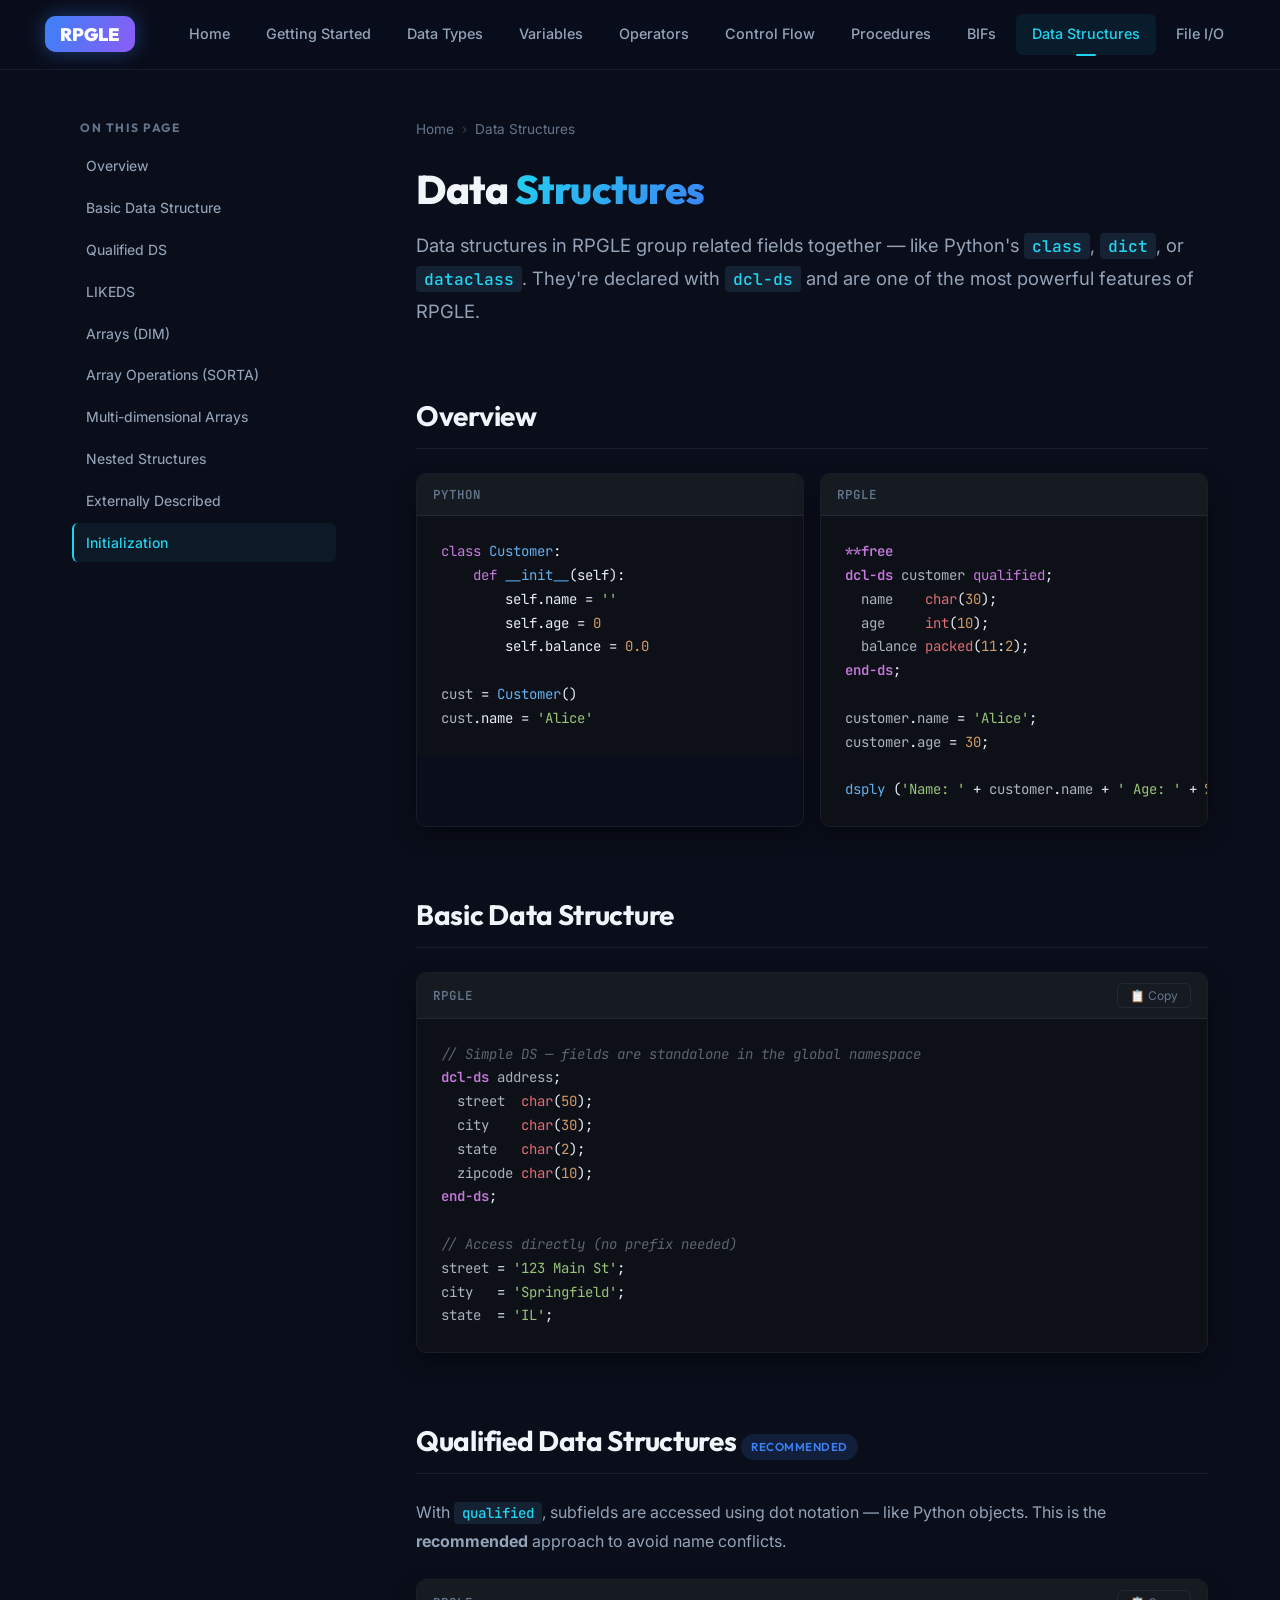
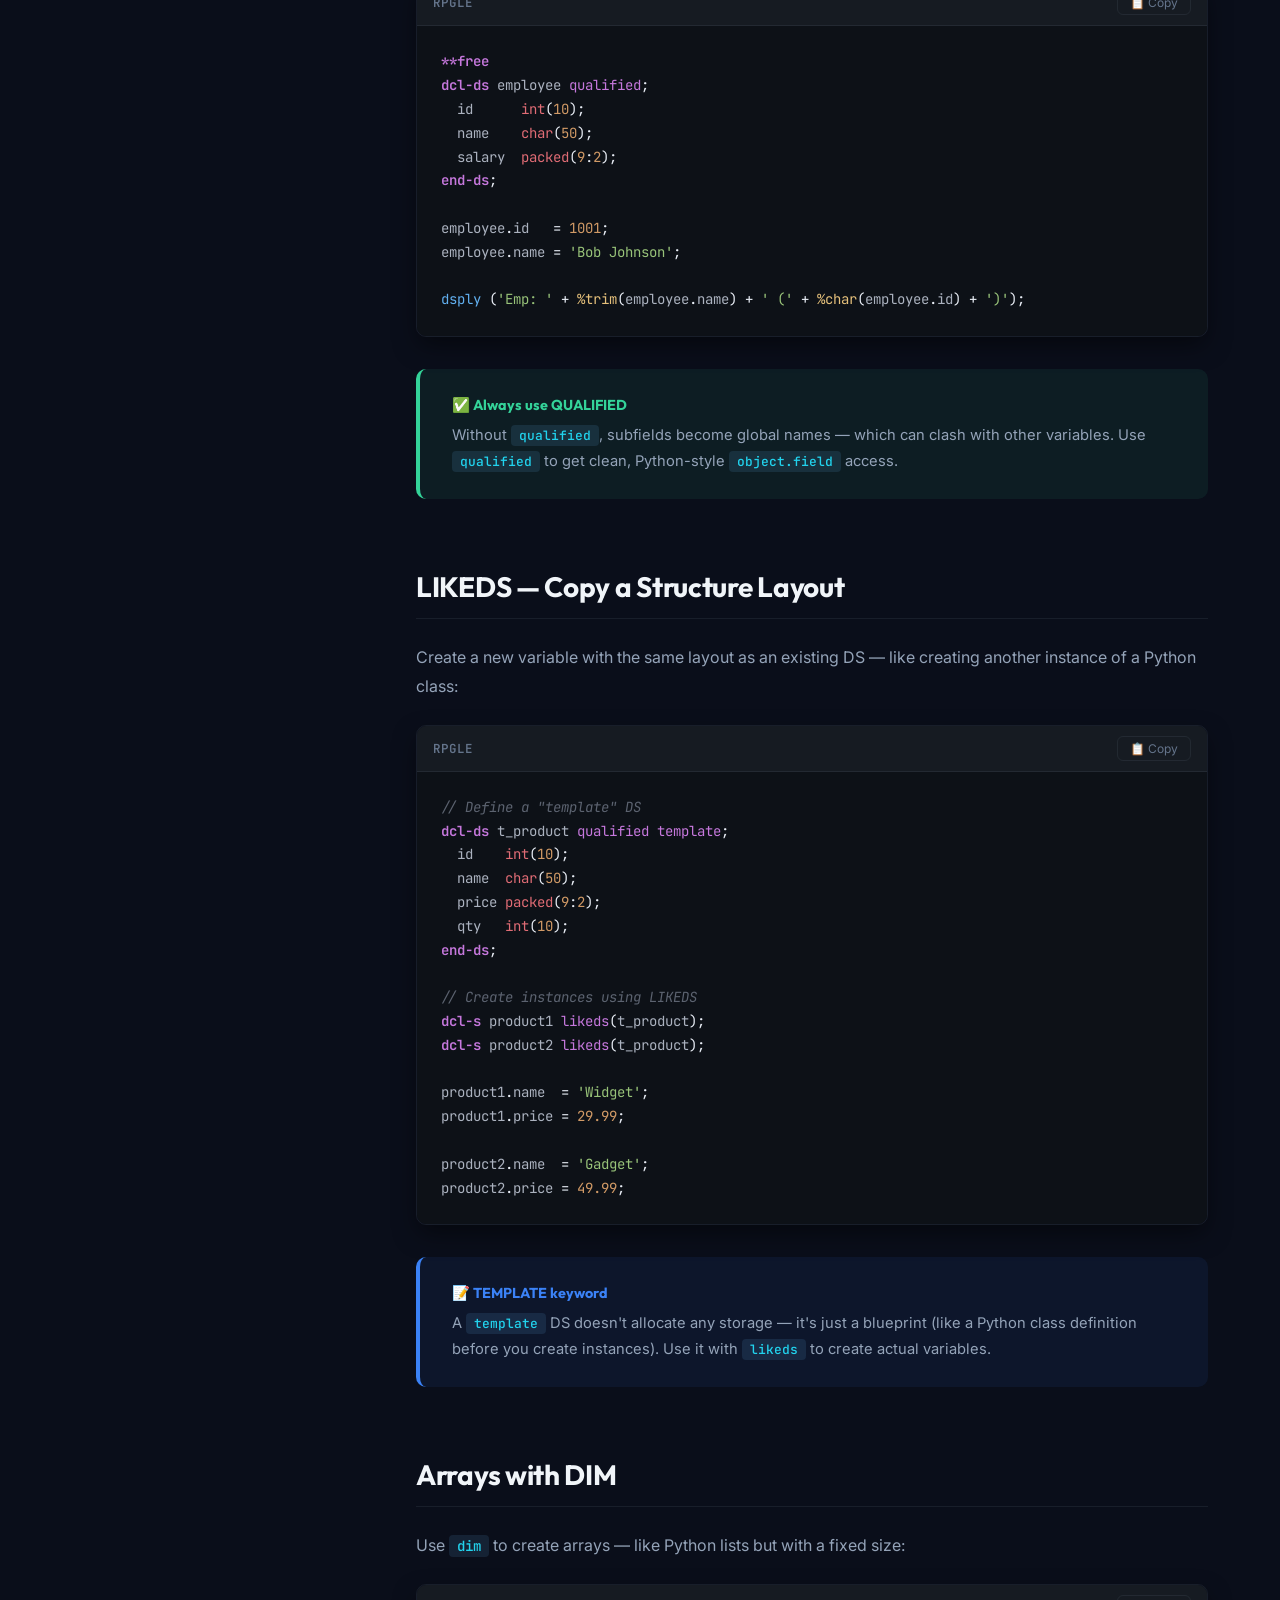
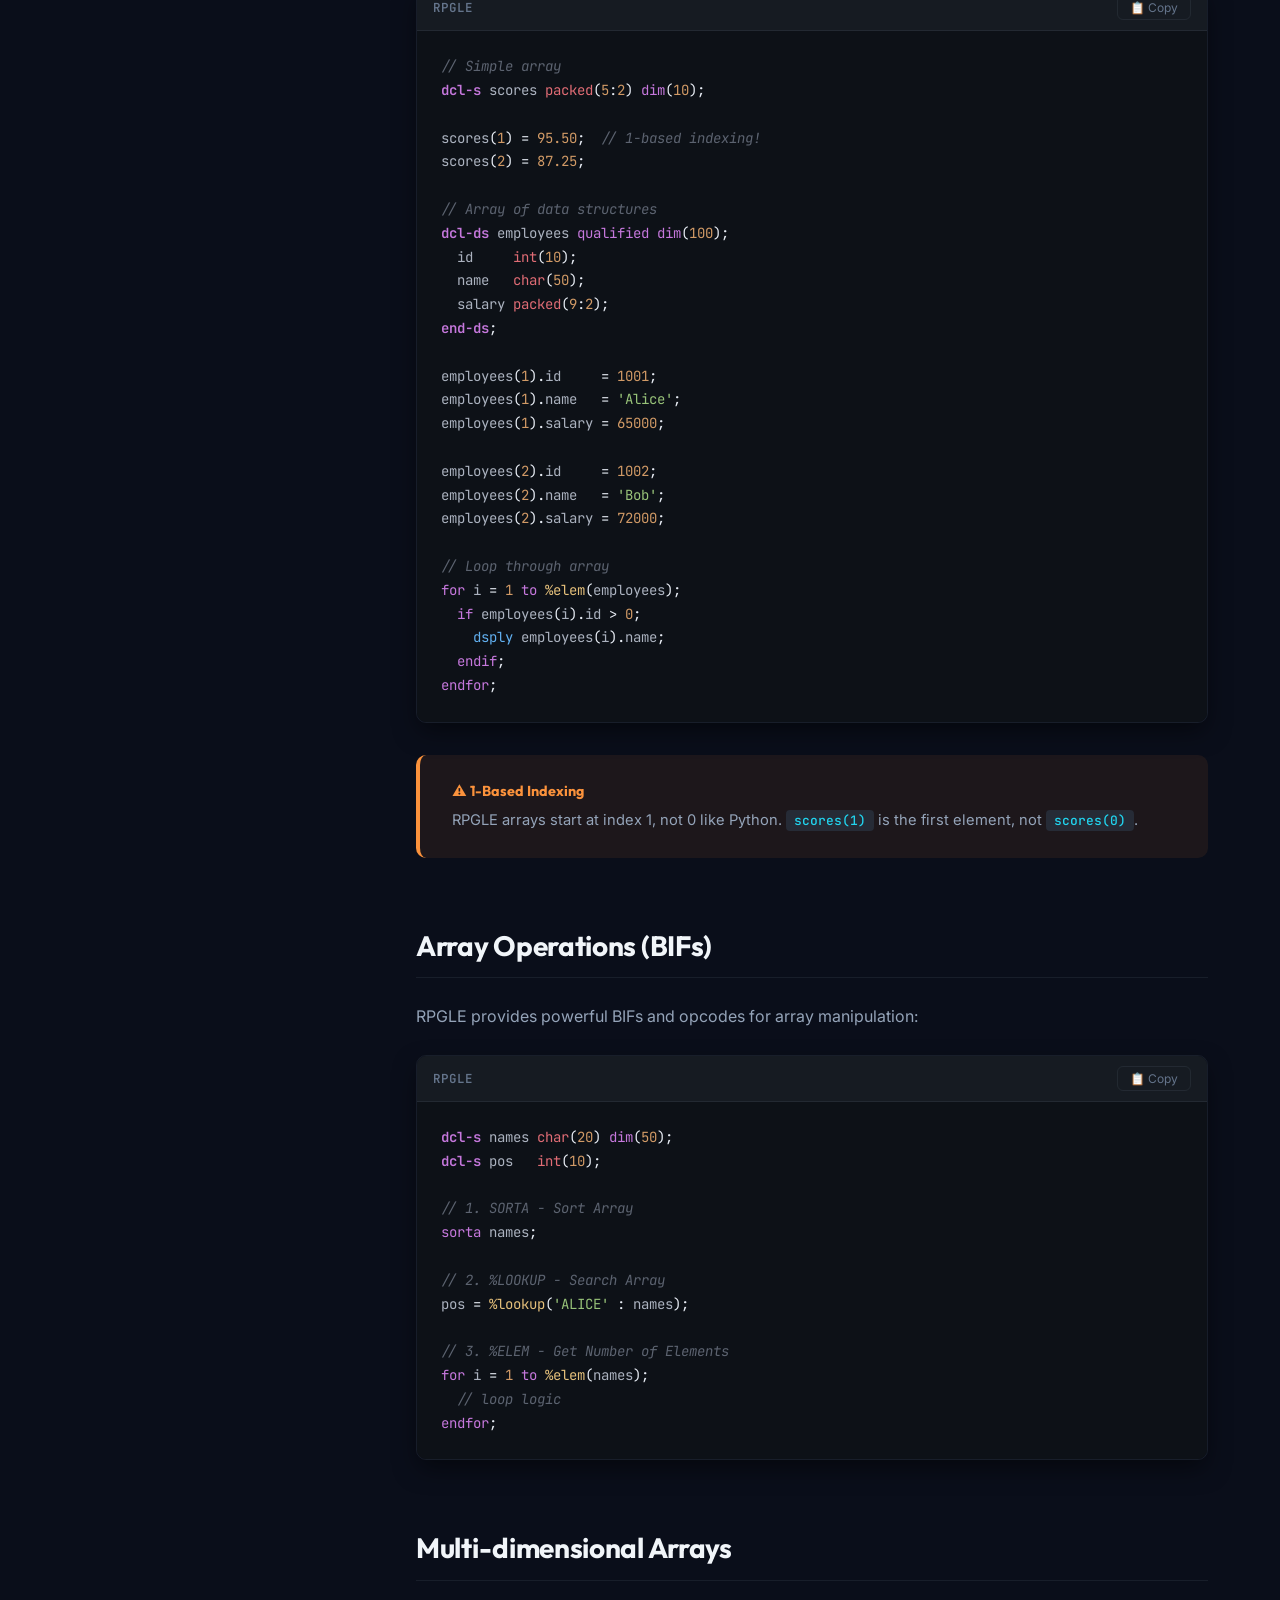
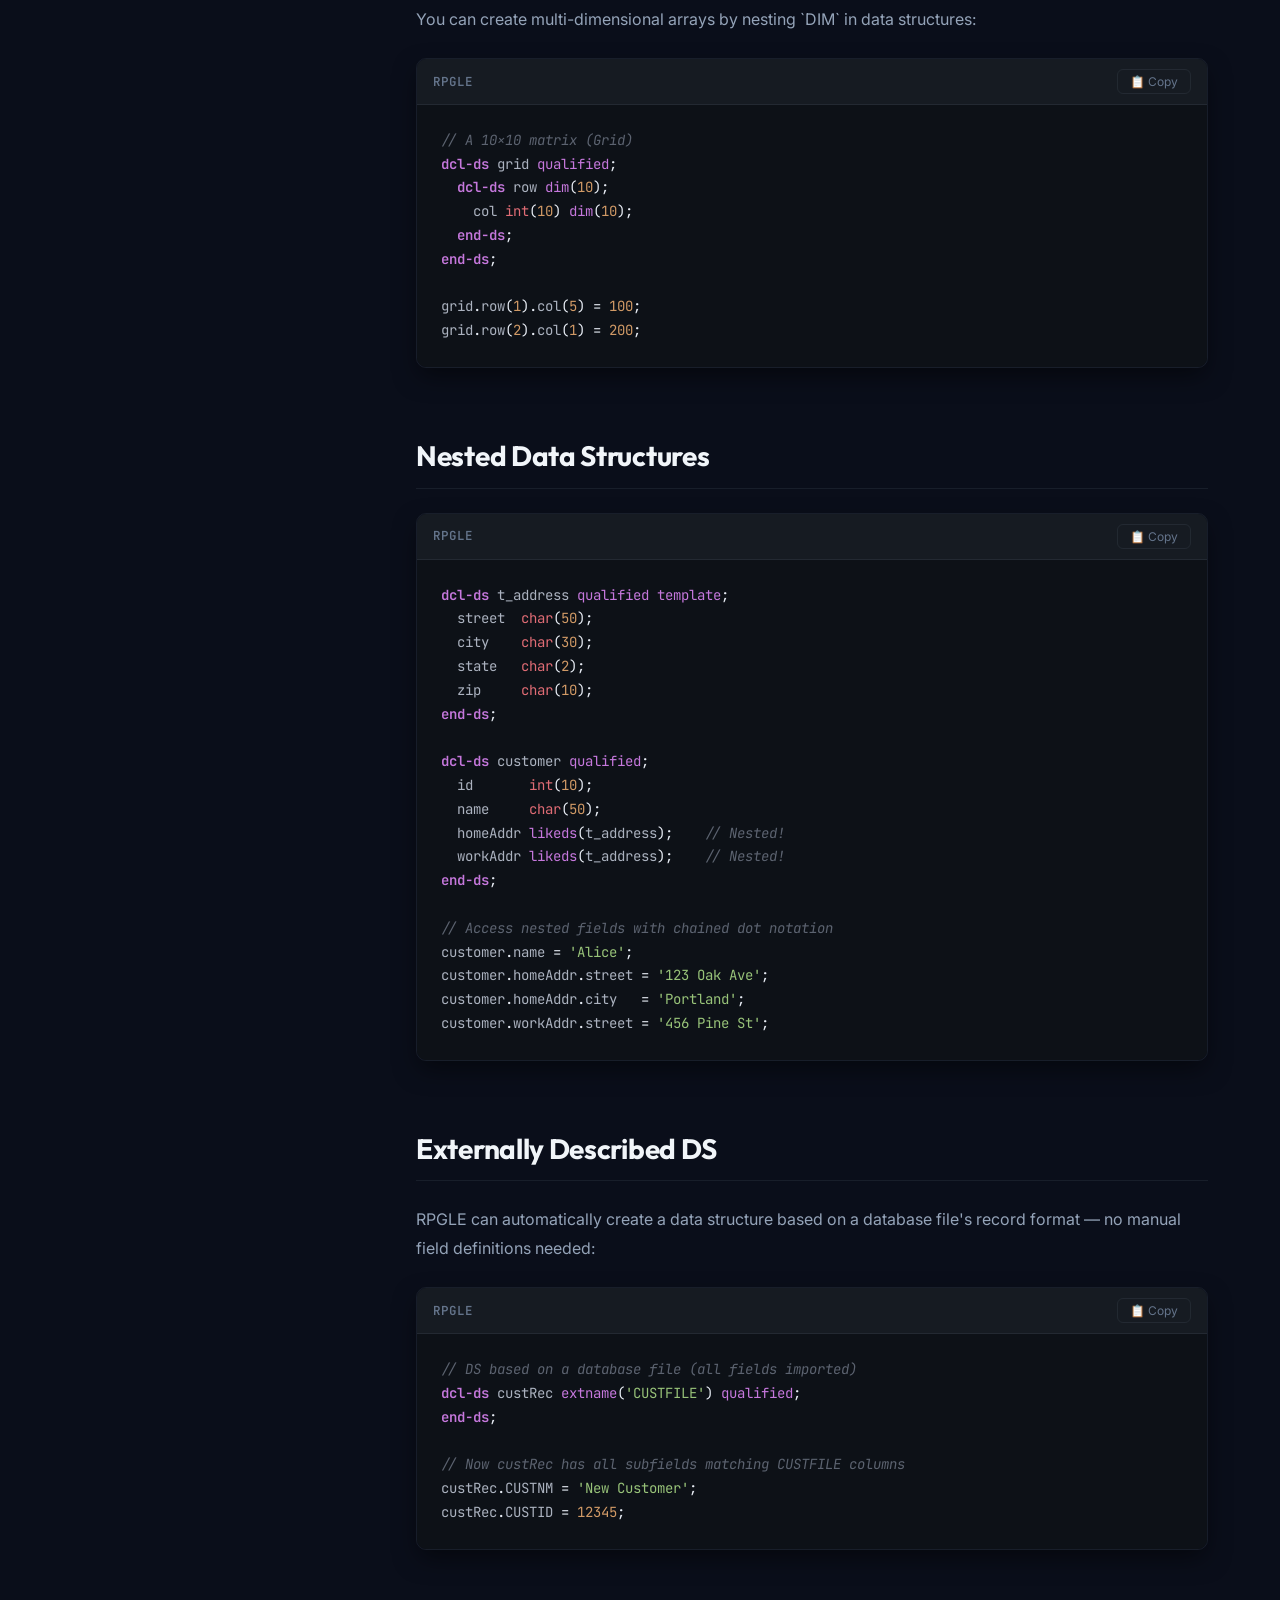
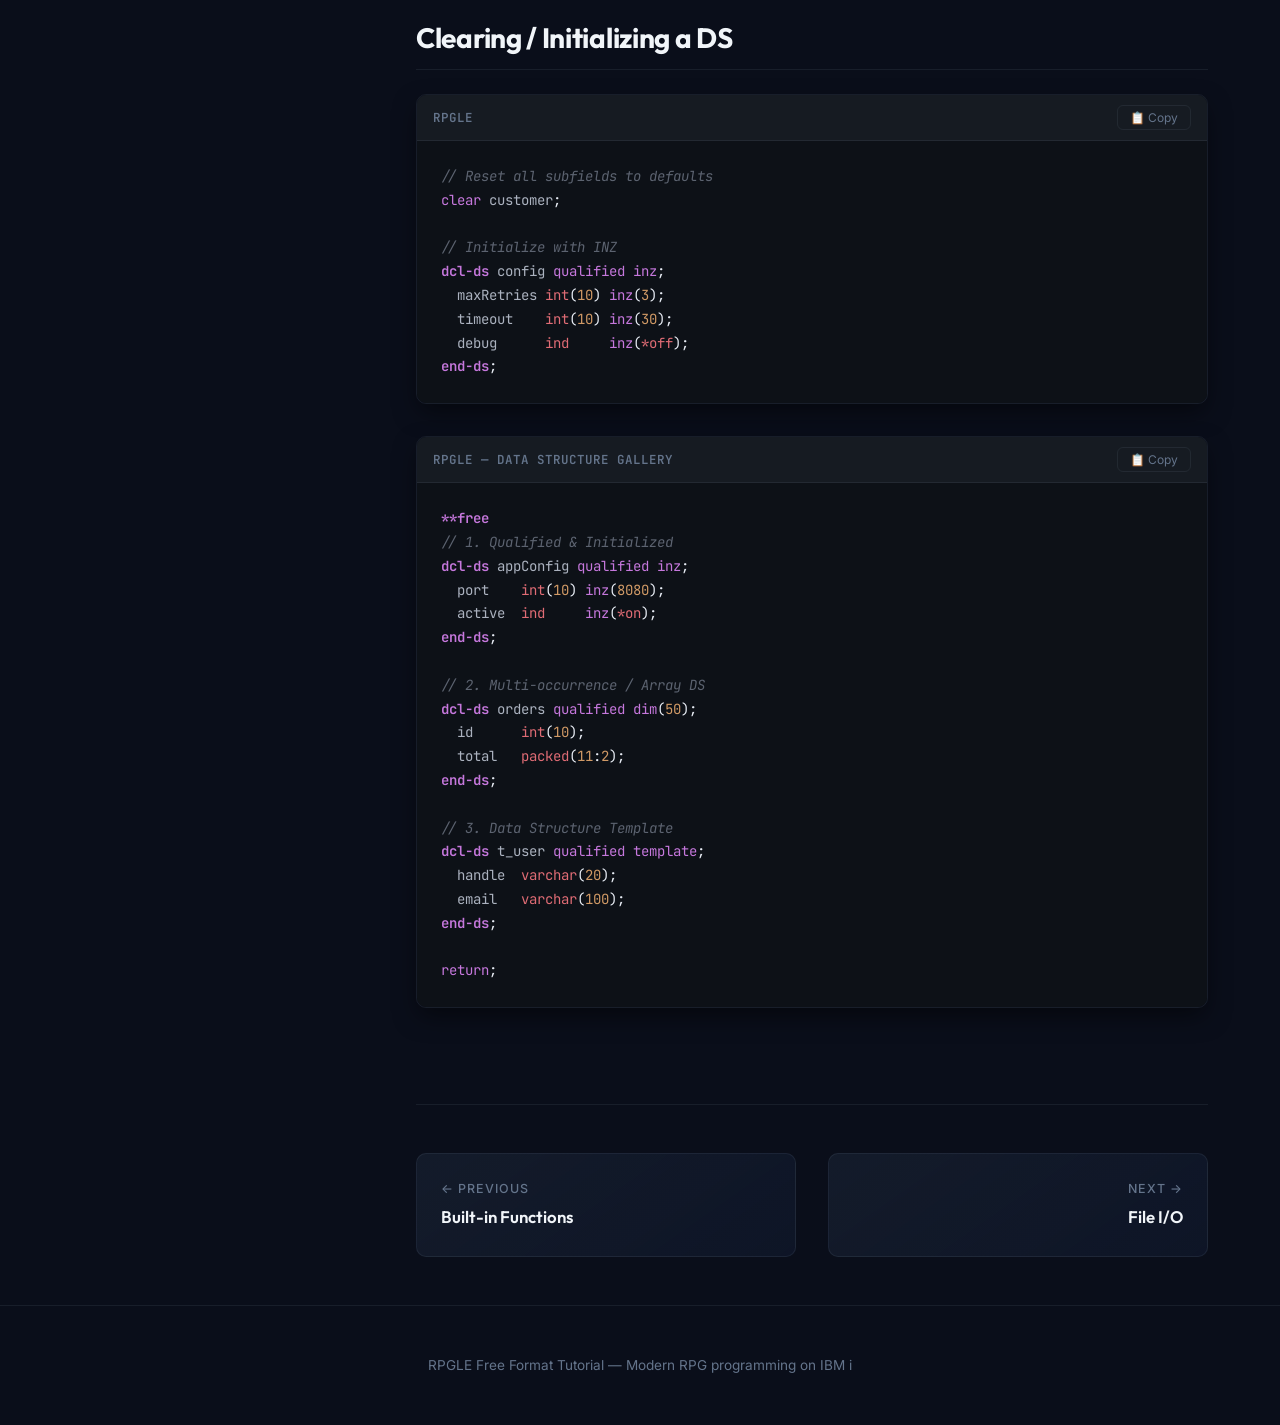
==== commit d1cb02c8: "Add Subroutines and expanded Array sections" ====
--- a/pages/data-structures.html
+++ b/pages/data-structures.html
@@ -58,6 +58,8 @@
                         <li><a href="#qualified">Qualified DS</a></li>
                         <li><a href="#likeds">LIKEDS</a></li>
                         <li><a href="#dim">Arrays (DIM)</a></li>
+                        <li><a href="#array-ops">Array Operations (SORTA)</a></li>
+                        <li><a href="#multidim">Multi-dimensional Arrays</a></li>
                         <li><a href="#nested">Nested Structures</a></li>
                         <li><a href="#extname">Externally Described</a></li>
                         <li><a href="#inz">Initialization</a></li>
@@ -229,6 +231,46 @@
                     <div class="box-title">⚠️ 1-Based Indexing</div>
                     <p>RPGLE arrays start at index 1, not 0 like Python. <code>scores(1)</code> is the first element,
                         not <code>scores(0)</code>.</p>
+                </div>
+
+                <h2 id="array-ops">Array Operations (BIFs)</h2>
+                <p>RPGLE provides powerful BIFs and opcodes for array manipulation:</p>
+                <div class="code-block">
+                    <div class="code-header"><span class="code-lang">RPGLE</span><button class="copy-btn">📋
+                            Copy</button></div>
+                    <div class="code-content">
+                        <pre><span class="dc">dcl-s</span> <span class="id">names</span> <span class="dt">char</span>(<span class="nm">20</span>) <span class="kw">dim</span>(<span class="nm">50</span>);
+<span class="dc">dcl-s</span> <span class="id">pos</span>   <span class="dt">int</span>(<span class="nm">10</span>);
+
+<span class="cm">// 1. SORTA - Sort Array</span>
+<span class="kw">sorta</span> <span class="id">names</span>;
+
+<span class="cm">// 2. %LOOKUP - Search Array</span>
+<span class="id">pos</span> = <span class="bi">%lookup</span>(<span class="st">'ALICE'</span> : <span class="id">names</span>);
+
+<span class="cm">// 3. %ELEM - Get Number of Elements</span>
+<span class="kw">for</span> <span class="id">i</span> = <span class="nm">1</span> <span class="kw">to</span> <span class="bi">%elem</span>(<span class="id">names</span>);
+  <span class="cm">// loop logic</span>
+<span class="kw">endfor</span>;</pre>
+                    </div>
+                </div>
+
+                <h2 id="multidim">Multi-dimensional Arrays</h2>
+                <p>You can create multi-dimensional arrays by nesting `DIM` in data structures:</p>
+                <div class="code-block">
+                    <div class="code-header"><span class="code-lang">RPGLE</span><button class="copy-btn">📋
+                            Copy</button></div>
+                    <div class="code-content">
+                        <pre><span class="cm">// A 10x10 matrix (Grid)</span>
+<span class="dc">dcl-ds</span> <span class="id">grid</span> <span class="kw">qualified</span>;
+  <span class="dc">dcl-ds</span> <span class="id">row</span> <span class="kw">dim</span>(<span class="nm">10</span>);
+    <span class="id">col</span> <span class="dt">int</span>(<span class="nm">10</span>) <span class="kw">dim</span>(<span class="nm">10</span>);
+  <span class="dc">end-ds</span>;
+<span class="dc">end-ds</span>;
+
+<span class="id">grid</span>.<span class="id">row</span>(<span class="nm">1</span>).<span class="id">col</span>(<span class="nm">5</span>) = <span class="nm">100</span>;
+<span class="id">grid</span>.<span class="id">row</span>(<span class="nm">2</span>).<span class="id">col</span>(<span class="nm">1</span>) = <span class="nm">200</span>;</pre>
+                    </div>
                 </div>
 
                 <h2 id="nested">Nested Data Structures</h2>
